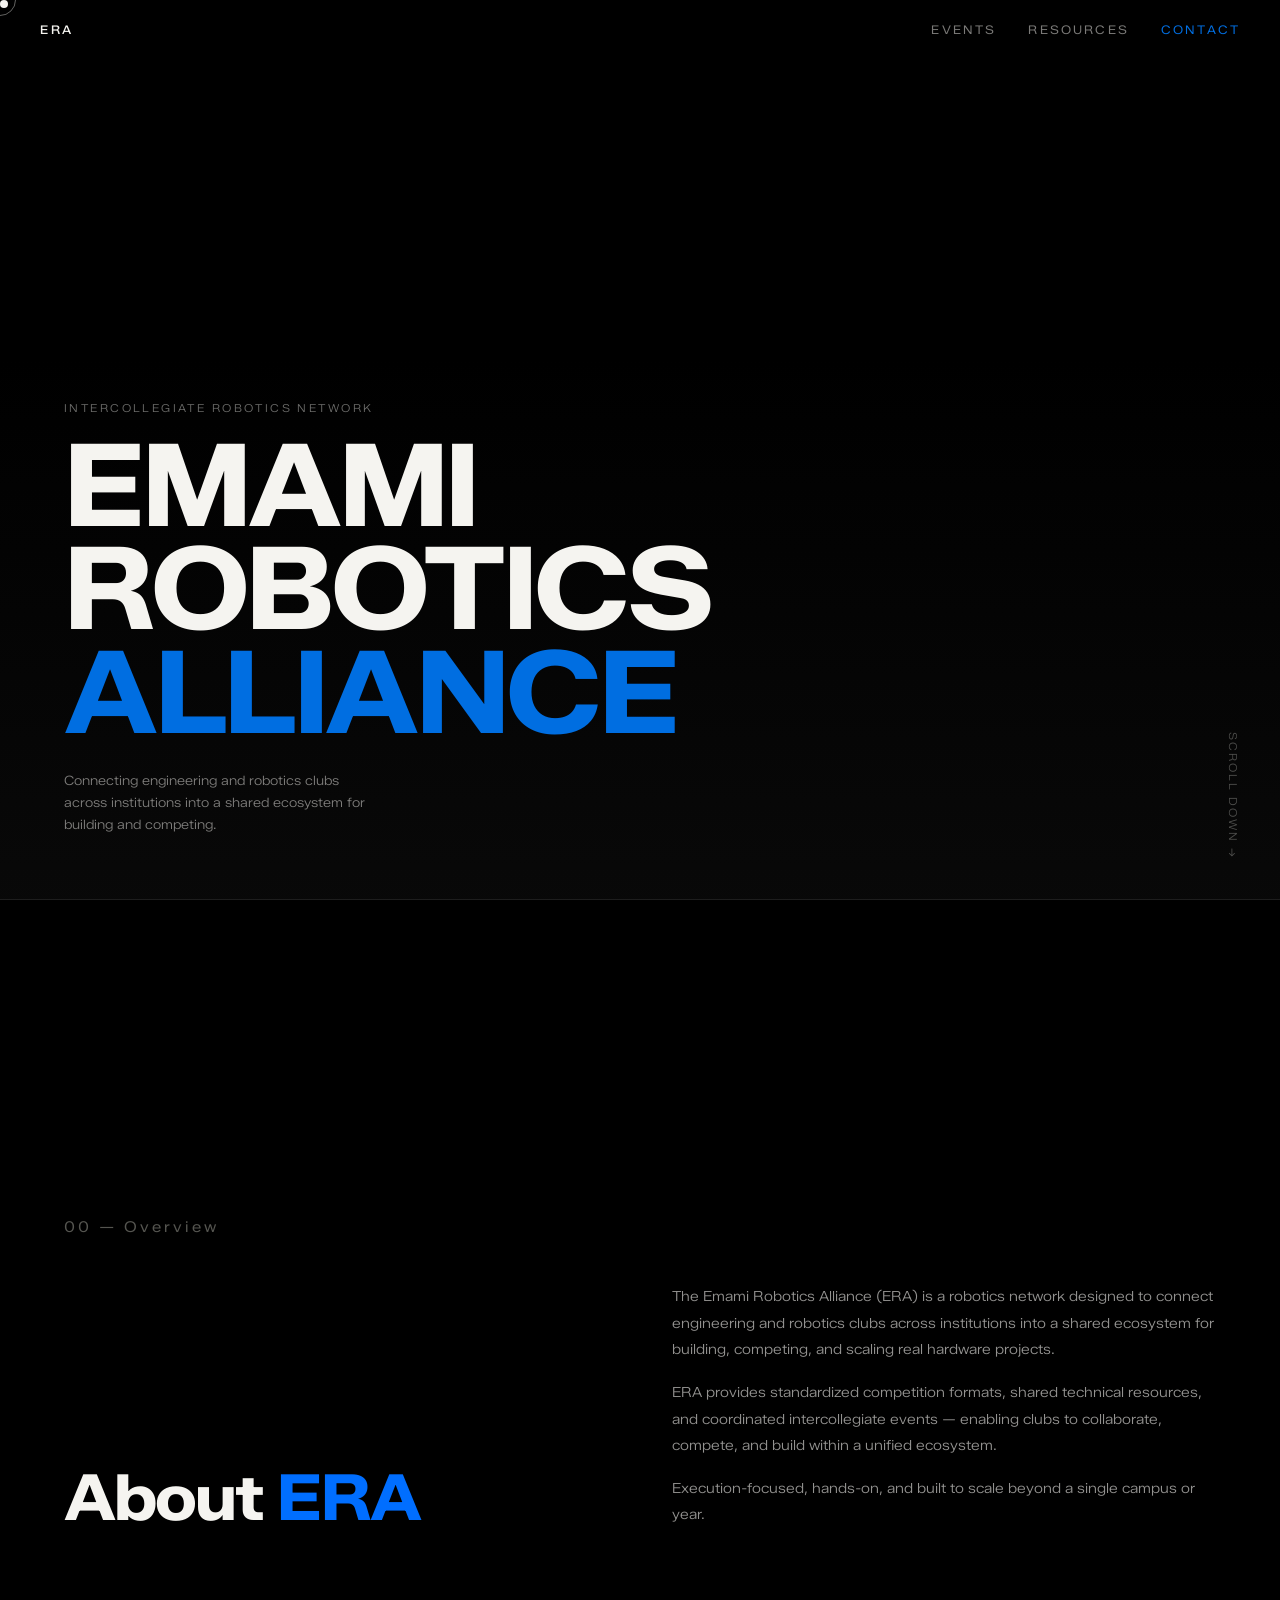
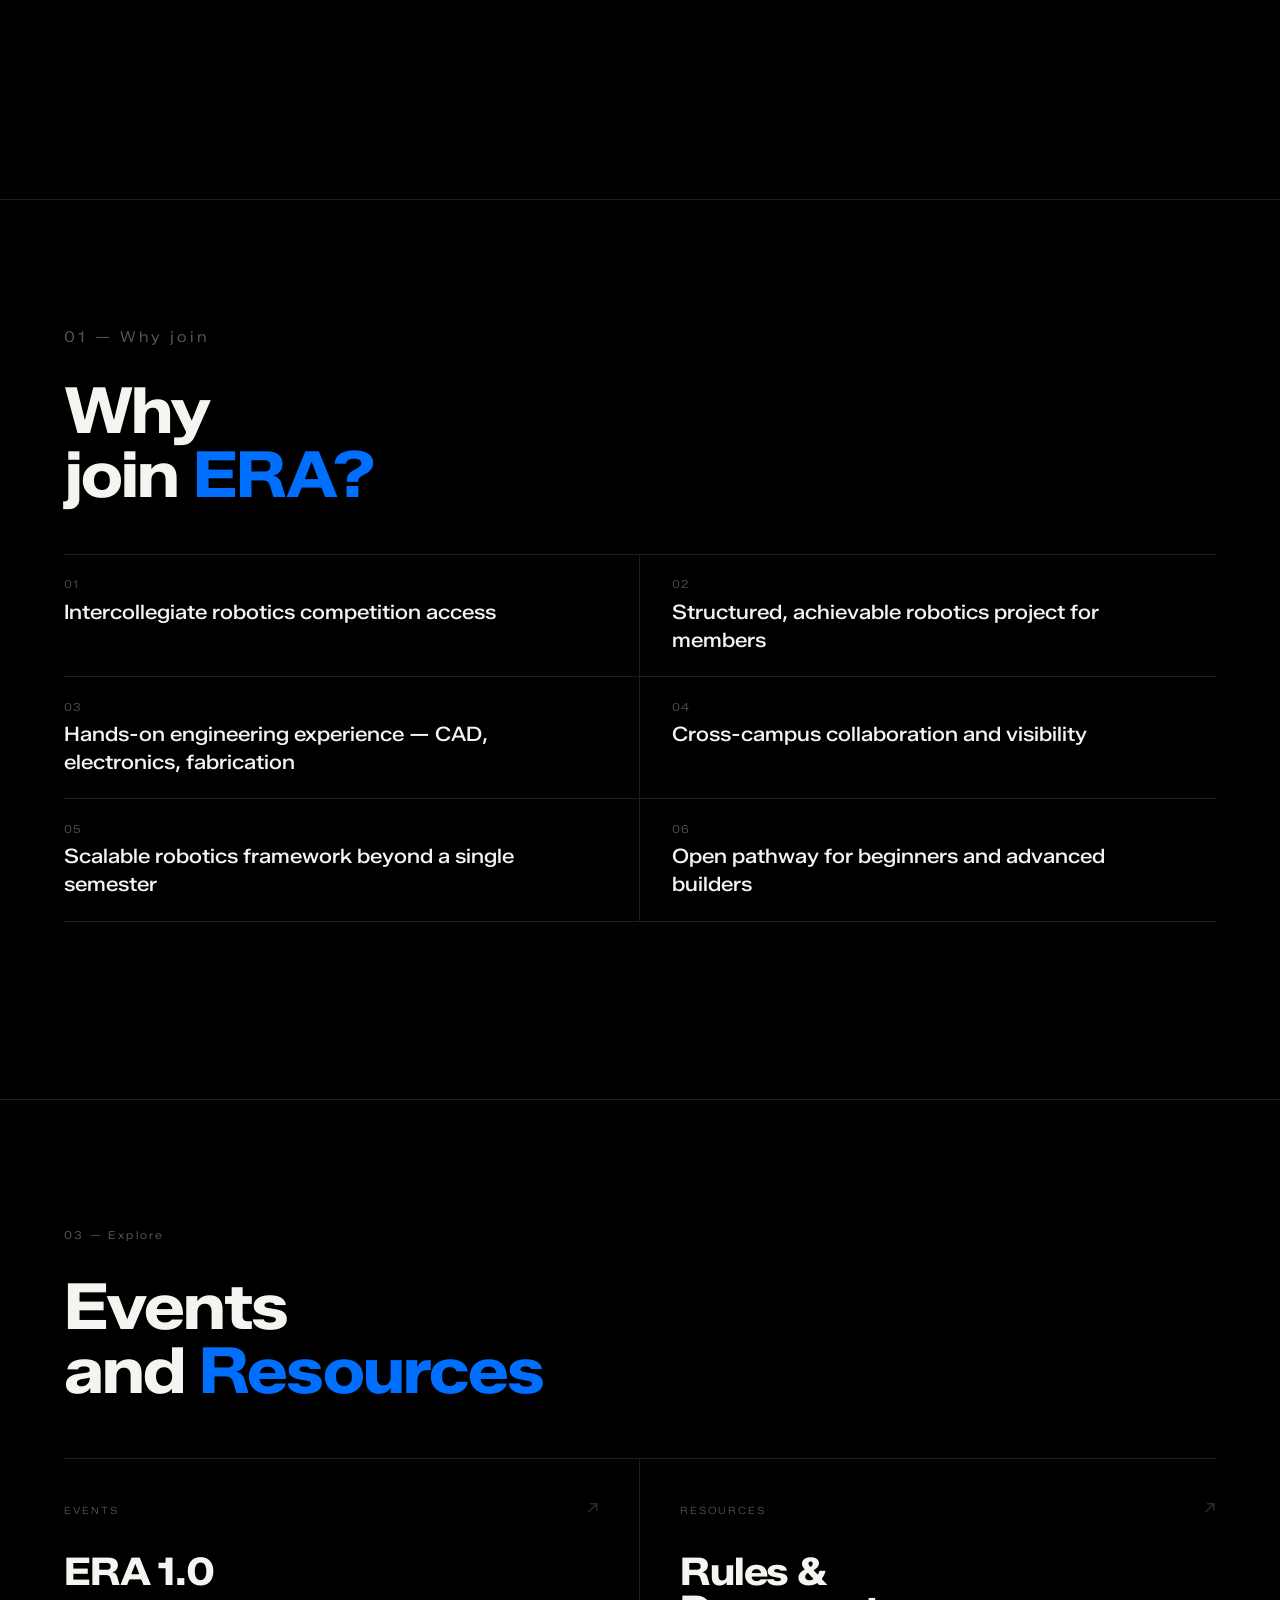
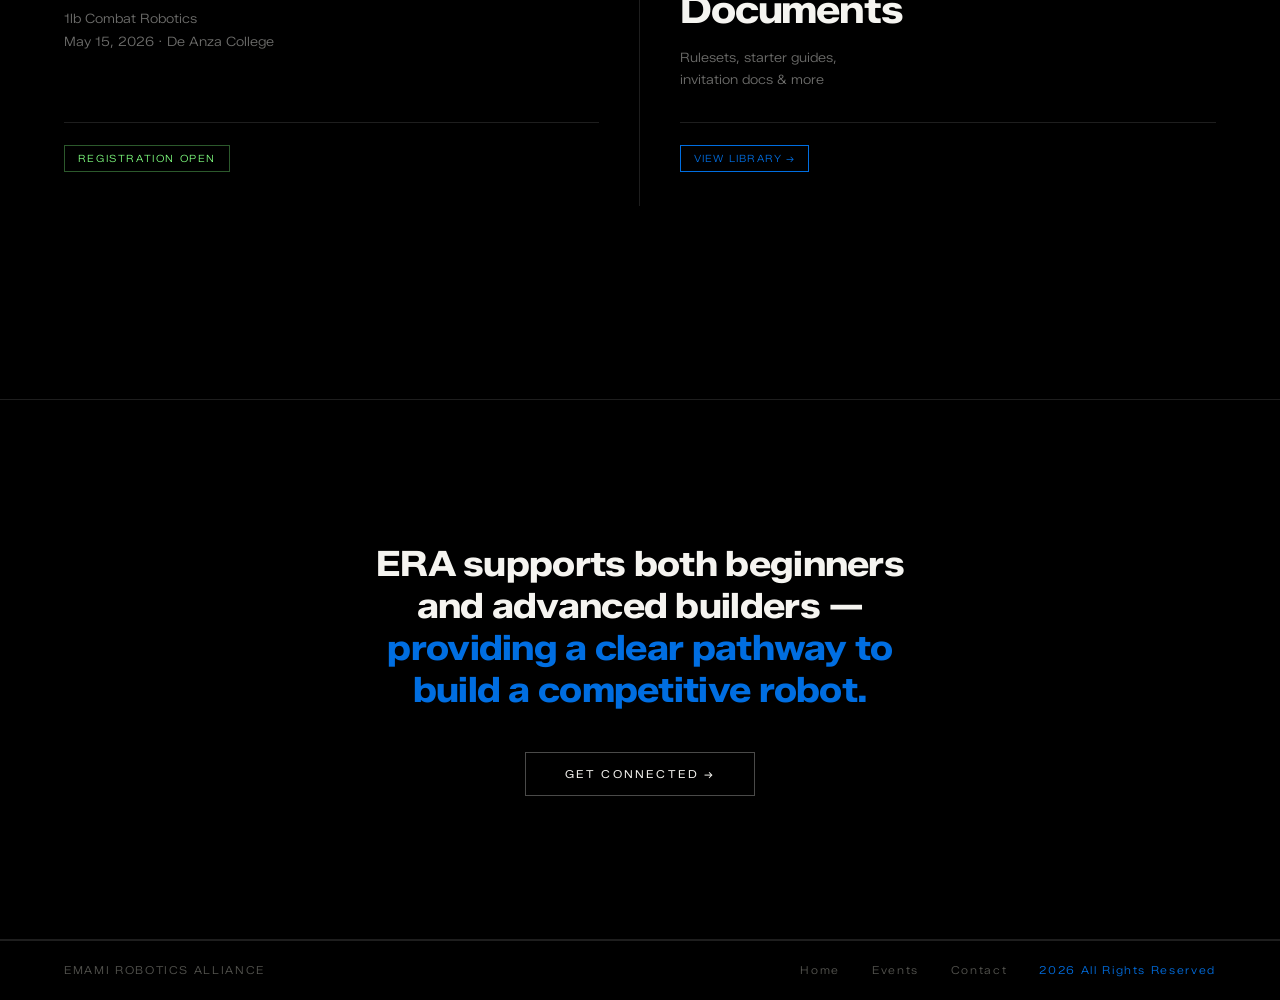
==== index.html @ 242a63df "3.3.1 little changes made" ====
<!DOCTYPE html>
<html lang="en">
<head>
    <meta charset="UTF-8">
    <meta name="viewport" content="width=device-width, initial-scale=1.0">
    <meta name="viewport" content="width=device-width, initial-scale=1.0">
    <title>ERA robotics</title>
    <link rel="icon" type="image/png" href="./logo/f.png">
    <link rel="preconnect" href="https://fonts.googleapis.com">
<link rel="preconnect" href="https://fonts.gstatic.com" crossorigin>
<link href="https://fonts.googleapis.com/css2?family=Zalando+Sans+SemiExpanded:ital,wght@0,200..900;1,200..900&display=swap" rel="stylesheet">
<link rel="preconnect" href="https://fonts.googleapis.com">
<link rel="preconnect" href="https://fonts.gstatic.com" crossorigin>
<link href="https://fonts.googleapis.com/css2?family=Playfair+Display:ital,wght@0,400..900;1,400..900&display=swap" rel="stylesheet">
</head>
<body>
    <div class="cursor" id="cursor"></div>
    <div class="cursor-ring" id="cursor-ring"></div>

    <nav>
    <a href="#hero" class="logo">ERA</a>
    <div style="display:flex;gap:2rem;align-items:center;">
        <a href="./events.html" class="nav-link">EVENTS</a>
<a href="./resources.html" class="nav-link">RESOURCES</a>
        
        <a href="./contact.html" class="nav-link1">CONTACT</a>
    </div>
    </nav>

    <!-- HERO -->
    <section id="hero">
    <div class="video-wrap">
        <video autoplay muted loop playsinline src="./video/mainpagevideo.mp4"></video>
    </div>
    <p class="hero-tag">Intercollegiate Robotics Network</p>
    <h1>EMAMI<br>ROBOTICS<br><span class="dim">ALLIANCE</span></h1>
    <p class="hero-sub">Connecting engineering and robotics clubs across institutions into a shared ecosystem for building and competing.</p>
    <span class="scroll-hint">SCROLL DOWN →</span>
    </section>

    <!-- STATS 
    <div class="stats-bar">
    <div class="stat reveal">
        <div class="stat-num">01</div>
        <div class="stat-label">Network</div>
    </div>
    <div class="stat reveal" style="transition-delay:0.1s">
        <div class="stat-num">∞</div>
        <div class="stat-label">Campuses</div>
    </div>
    <div class="stat reveal" style="transition-delay:0.2s">
        <div class="stat-num">Now</div>
        <div class="stat-label">Recruiting</div>
    </div>
    </div>
    -->
    <!-- OVERVIEW -->
    <section id="overview">
    <p class="section-index reveal">00 — Overview</p>
    <div class="overview-grid">
        <h2 class="reveal">About <span style="color: rgb(0, 110, 255);">ERA</span></h2>
        <div class="overview-body reveal" style="transition-delay:0.15s">
        <p>The Emami Robotics Alliance (ERA) is a robotics network designed to connect engineering and robotics clubs across institutions into a shared ecosystem for building, competing, and scaling real hardware projects. </p>
        <p>ERA provides standardized competition formats, shared technical resources, and coordinated intercollegiate events — enabling clubs to collaborate, compete, and build within a unified ecosystem.</p>
        <p>Execution-focused, hands-on, and built to scale beyond a single campus or year.</p>
        </div>
    </div>
    </section>

    <!-- WHY JOIN -->
    <section id="why">
    <!--
    <div class="bg-img">
        <img src="./image/image.png" alt="">
    </div>-->
    <p class="section-index" >01 — Why join</p>
    <h2 class="reveal">Why<br>join <span style="color: rgb(0, 110, 255);">ERA?</span> </h2>
    <div class="reasons">
        <div class="reason reveal">
        <div class="reason-num">01</div>
        <div class="reason-text">Intercollegiate robotics competition access</div>
        </div>
        <div class="reason reveal" style="transition-delay:0.05s">
        <div class="reason-num">02</div>
        <div class="reason-text">Structured, achievable robotics project for members</div>
        </div>
        <div class="reason reveal" style="transition-delay:0.1s">
        <div class="reason-num">03</div>
        <div class="reason-text">Hands-on engineering experience — CAD, electronics, fabrication</div>
        </div>
        <div class="reason reveal" style="transition-delay:0.15s">
        <div class="reason-num">04</div>
        <div class="reason-text">Cross-campus collaboration and visibility</div>
        </div>
        <div class="reason reveal" style="transition-delay:0.2s">
        <div class="reason-num">05</div>
        <div class="reason-text">Scalable robotics framework beyond a single semester</div>
        </div>
        <div class="reason reveal" style="transition-delay:0.25s">
        <div class="reason-num">06</div>
        <div class="reason-text">Open pathway for beginners and advanced builders</div>
        </div>
    </div>
    </section>


    <!-- EXPLORE -->
<section id="explore">
  <p class="section-index reveal">03 — Explore</p>
  <h2 class="reveal">Events<br>and <span style="color: rgb(0, 110, 255);">Resources</span></h2>
  <div class="explore-grid">

    <a href="./events.html" class="explore-card reveal">
      <div class="explore-card-top">
        <span class="explore-tag">Events</span>
        <span class="explore-arrow">↗</span>
      </div>
      <div class="explore-card-body">
        <div class="explore-card-title">ERA 1.0</div>
        <div class="explore-card-sub">1lb Combat Robotics<br>May 15, 2026 · De Anza College</div>
      </div>
      <div class="explore-card-footer">
        <span class="explore-status open">Registration Open</span>
      </div>
    </a>

    <a href="./resources.html" class="explore-card reveal" style="transition-delay:0.1s">
      <div class="explore-card-top">
        <span class="explore-tag">Resources</span>
        <span class="explore-arrow">↗</span>
      </div>
      <div class="explore-card-body">
        <div class="explore-card-title">Rules &<br>Documents</div>
        <div class="explore-card-sub">Rulesets, starter guides,<br>invitation docs & more</div>
      </div>
      <div class="explore-card-footer">
        <span class="explore-status docs">View Library →</span>
      </div>
    </a>

  </div>
</section>
    <!-- TIMELINE 
    <section id="timeline">
    <p class="section-index reveal">02 — Seasons & Competitions</p>
    <h2 class="reveal">Upcoming<br>Seasons</h2>
    <div class="tl-track">

        <div class="tl-col reveal">
        <div class="tl-num">01</div>
        <div class="tl-line-row">
            <div class="tl-dot"></div>
            <div class="tl-dash"></div>
        </div>
        <div class="tl-date">Spring 2026</div>
        <div class="tl-name">Season 01 — Kickoff</div>
        <div class="tl-desc">First intercollegiate build season. Teams across campuses receive the challenge brief and begin construction. Location TBD.</div>
        <span class="tl-badge open">Open</span>
        </div>

        <div class="tl-col reveal" style="transition-delay:0.1s">
        <div class="tl-num">02</div>
        <div class="tl-line-row">
            <div class="tl-dot"></div>
            <div class="tl-dash"></div>
        </div>
        <div class="tl-date">Summer 2026</div>
        <div class="tl-name">Regional Qualifier</div>
        <div class="tl-desc">Cross-campus qualifier event. Participating clubs present and compete their robots. Top teams advance to the championship.</div>
        <span class="tl-badge upcoming">Upcoming</span>
        </div>

        <div class="tl-col reveal" style="transition-delay:0.2s">
        <div class="tl-num">03</div>
        <div class="tl-line-row">
            <div class="tl-dot"></div>
            <div class="tl-dash"></div>
        </div>
        <div class="tl-date">Fall 2026</div>
        <div class="tl-name">ERA Championship</div>
        <div class="tl-desc">Season finale and intercollegiate finals. The top teams from all qualifying events compete for the inaugural ERA title.</div>
        <span class="tl-badge upcoming">Upcoming</span>
        </div>

        <div class="tl-col reveal" style="transition-delay:0.3s">
        <div class="tl-num">04</div>
        <div class="tl-line-row">
            <div class="tl-dot"></div>
        </div>
        <div class="tl-date">2027</div>
        <div class="tl-name">Season 02</div>
        <div class="tl-desc">Expanded network, more campuses. New challenge format announced. Applications open to additional institutions.</div>
        <span class="tl-badge tbd">TBD</span>
        </div>

    </div>
    </section>
-->
    

    <!-- CTA -->
    <section id="cta">
    <div class="cta-inner">
        <p class="reveal">ERA supports both beginners and advanced builders — <span class="dim">providing a clear pathway to build a competitive robot.</span></p>
        <a href="./contact.html" class="btn reveal" style="transition-delay:0.2s">Get Connected →</a>
    </div>
    </section>

    <footer>
    <span>EMAMI ROBOTICS ALLIANCE</span>
    <div class="footer-links">
      <a href="./index.html" class="footer-link">Home</a>
      <a href="./events.html" class="footer-link">Events</a>
      <a href="./contact.html" class="footer-link">Contact</a>
      <span style="font-size:11px;letter-spacing:0.15em;color:rgb(0,110,225);">2026 All Rights Reserved</span>
    </div>
  </footer>

    <script src="./main.js"></script>
    


    <link rel="stylesheet" href="./ind.css">
</body>
</html>
---- ind.css ----
*, *::before, *::after {
  margin: 0;
  padding: 0;
  box-sizing: border-box;
}
/* font-family: "Playfair Display", serif;*/
:root {
  --white: #f5f4f0;
  --black: #000000;
  --muted: #555550;
  --faint: #222220;
  --border: rgba(245, 244, 240, 0.12);
  --border-mid: rgba(245, 244, 240, 0.2);
  --blue: rgb(0,110,225);
}
.section-index{
  
  font-weight: 400;
  font-size: 15px;
  color: var(--muted);
}

html {
  scroll-snap-type: y mandatory;
  overflow-y: scroll;
  scrollbar-width: none;
}
html::-webkit-scrollbar { display: none; }

body {
  background-color: var(--black);
  color: var(--white);
  font-family: "Zalando Sans SemiExpanded", sans-serif;
  font-weight: 300;
  cursor: none;
}

/* CURSOR */
.cursor {
  width: 8px;
  height: 8px;
  background: var(--white);
  border-radius: 50%;
  position: fixed;
  top: 0; left: 0;
  pointer-events: none;
  z-index: 9999;
  transition: transform 0.15s ease;
}
.cursor-ring {
  width: 32px;
  height: 32px;
  border: 1px solid rgba(245,244,240,0.4);
  border-radius: 50%;
  position: fixed;
  top: 0; left: 0;
  pointer-events: none;
  z-index: 9998;
  transition: transform 0.08s ease, width 0.2s ease, height 0.2s ease;
}

/* NAV */
nav {
  position: fixed;
  top: 0; left: 0; right: 0;
  z-index: 100;
  display: flex;
  justify-content: space-between;
  align-items: center;
  padding: 1.4rem 2.5rem;
  /*border-bottom: 1px solid var(--border);
  background: rgba(10,10,10,0.85);*/
  /*backdrop-filter: blur(12px);
  -webkit-backdrop-filter: blur(12px);*/
}
nav .logo {
  font-size: 12px;
  font-weight: 500;
  letter-spacing: 0.22em;
  color: var(--white);
  text-decoration: none;
}
nav .nav-link {
  font-size: 12px;
  font-weight: 400;
  letter-spacing: 0.18em;
  color: rgba(245,244,240,0.5);
  text-decoration: none;
  transition: color 0.2s ease;
}
nav .nav-link1 {
  font-size: 12px;
  font-weight: 400;
  letter-spacing: 0.18em;
  color: var(--blue);
  text-decoration: none;
  transition: color 0.2s ease;
}
nav .nav-link:hover { color: var(--white); }

/* SECTIONS */
section {
  scroll-snap-align: start;
  min-height: 100vh;
  display: flex;
  flex-direction: column;
  justify-content: flex-end;
  padding: 6rem 4rem 3rem;
  border-bottom: 1px solid var(--border);
  position: relative;
  overflow: hidden;
}

/* HERO */
#hero {
  justify-content: flex-end;
  padding-bottom: 4rem;
}
#hero .video-wrap {
  position: absolute;
  inset: 0;
  z-index: 0;
}
#hero .video-wrap video {
  width: 100%;
  height: 100%;
  object-fit: cover;
  display: block;
  pointer-events: none;
  filter: brightness(0.45);
}
#hero .video-wrap::after {
  content: '';
  position: absolute;
  inset: 0;
  background: linear-gradient(to top, rgba(10,10,10,0.85) 0%, transparent 60%);
}
#hero .hero-tag {
  position: relative;
  z-index: 2;
  font-size: 11px;
  letter-spacing: 0.22em;
  color: rgba(245,244,240,0.45);
  margin-bottom: 1.2rem;
  text-transform: uppercase;
  animation: fadeUp 1s ease both 0.2s;
}
#hero h1 {
  position: relative;
  z-index: 2;
  font-size: clamp(4rem, 9vw, 9rem);
  font-weight: 700;
  line-height: 0.9;
  letter-spacing: -0.03em;
  animation: fadeUp 1s ease both 0.4s;
}
#hero h1 .dim { color: var(--blue)}
#hero .hero-sub {
  position: relative;
  z-index: 2;
  font-size: 13px;
  font-weight: 300;
  color: rgba(245,244,240,0.5);
  max-width: 320px;
  line-height: 1.7;
  margin-top: 1.5rem;
  animation: fadeUp 1s ease both 0.6s;
}
#hero .scroll-hint {
  position: absolute;
  bottom: 2.5rem;
  right: 2.5rem;
  z-index: 2;
  font-size: 11px;
  letter-spacing: 0.18em;
  color: rgba(245,244,240,0.3);
  writing-mode: vertical-rl;
  animation: fadeUp 1s ease both 1s;
}

/* STATS BAR */
.stats-bar {
  scroll-snap-align: start;
  display: grid;
  grid-template-columns: repeat(3, 1fr);
  border-bottom: 1px solid var(--border);
}
.stat {
  padding: 2.5rem;
  border-right: 1px solid var(--border);
}
.stat:last-child { border-right: none; }
.stat-num {
  font-size: clamp(2.5rem, 5vw, 4rem);
  font-weight: 700;
  letter-spacing: -0.04em;
  line-height: 1;
  margin-bottom: 0.5rem;
}
.stat-label {
  font-size: 11px;
  letter-spacing: 0.18em;
  color: var(--muted);
  text-transform: uppercase;
}

/* OVERVIEW */
#overview { justify-content: center; }
#overview .section-index {
  
  letter-spacing: 0.2em;
  
  margin-bottom: 3rem;
}
#overview .overview-grid {
  display: grid;
  grid-template-columns: 1fr 1fr;
  gap: 4rem;
  align-items: end;
}
#overview h2 {
  font-size: clamp(2.5rem, 5vw, 4.5rem);
  font-weight: 700;
  line-height: 1;
  letter-spacing: -0.03em;
}
#overview .overview-body {
  font-size: 14px;
  font-weight: 300;
  color: rgba(245,244,240,0.6);
  line-height: 1.9;
}
#overview .overview-body p + p { margin-top: 1rem; }

/* WHY JOIN */
#why {
  justify-content: flex-start;
  padding-top: 8rem;
}
#why .bg-img {
  position: absolute;
  inset: 0;
  z-index: 0;
}
#why .bg-img img {
  width: 100%;
  height: 100%;
  object-fit: cover;
  filter: brightness(0.2);
  display: block;
}
#why .bg-img::after {
  content: '';
  position: absolute;
  inset: 0;
  background: linear-gradient(to bottom, rgba(10, 10, 10, 0) 0%, rgba(10,10,10,0.1) 100%);
}
#why .section-index {
  position: relative;
  z-index: 2;
  
  letter-spacing: 0.2em;
  
  margin-bottom: 2rem;
}
#why h2 {
  position: relative;
  z-index: 2;
  font-size: clamp(2.5rem, 5vw, 4.5rem);
  font-weight: 700;
  line-height: 1;
  letter-spacing: -0.03em;
  margin-bottom: 3rem;
}
.reasons {
  position: relative;
  z-index: 2;
  display: grid;
  grid-template-columns: 1fr 1fr;
  border-top: 1px solid var(--border);
}
.reason {
  padding: 1.4rem 0;
  border-bottom: 1px solid var(--border);
  border-right: 1px solid var(--border);
  padding-right: 2rem;
}
.reason:nth-child(even) {
  padding-left: 2rem;
  border-right: none;
}
.reason-num {
  font-size: 11px;
  color: var(--muted);
  letter-spacing: 0.12em;
  margin-bottom: 0.4rem;
}
.reason-text {
  font-size: 20px;
  font-weight: 500;
  line-height: 1.4;
}

/* TIMELINE */
/* TIMELINE */
#timeline {
  justify-content: flex-start;
  padding-top: 8rem;
}
#timeline .section-index {
  font-size: 11px;
  letter-spacing: 0.2em;
  color: var(--muted);
  margin-bottom: 2rem;
}
#timeline h2 {
  font-size: clamp(2.5rem, 5vw, 4.5rem);
  font-weight: 700;
  line-height: 1;
  letter-spacing: -0.03em;
  margin-bottom: 4rem;
}
.tl-track {
  display: grid;
  grid-template-columns: repeat(4, 1fr);
  width: 100%;
}
.tl-col {
  padding-right: 2.5rem;
}
.tl-col:last-child { padding-right: 0; }
.tl-num {
  font-size: 11px;
  letter-spacing: 0.2em;
  color: var(--muted);
  margin-bottom: 0.9rem;
  font-family: 'Courier New', monospace;
}
.tl-line-row {
  display: flex;
  align-items: center;
  margin-bottom: 1.8rem;
}
.tl-dot {
  width: 6px;
  height: 6px;
  border-radius: 50%;
  background: var(--white);
  flex-shrink: 0;
}
.tl-dash {
  flex: 1;
  border-top: 1px dashed rgba(245,244,240,0.2);
}
.tl-col:last-child .tl-dash { display: none; }
.tl-date {
  font-size: 11px;
  letter-spacing: 0.16em;
  color: var(--muted);
  text-transform: uppercase;
  margin-bottom: 0.5rem;
}
.tl-name {
  font-size: 15px;
  font-weight: 500;
  letter-spacing: -0.01em;
  line-height: 1.2;
  margin-bottom: 0.7rem;
}
.tl-desc {
  font-size: 12px;
  font-weight: 300;
  color: rgba(245,244,240,0.5);
  line-height: 1.7;
}
.tl-badge {
  display: inline-block;
  margin-top: 1rem;
  font-size: 10px;
  letter-spacing: 0.14em;
  text-transform: uppercase;
  padding: 0.3rem 0.7rem;
  border: 1px solid rgba(127,255,127,0.4);
  color: #7fff7f;
}
.tl-badge.upcoming {
  border-color: rgba(245,244,240,0.2);
  color: rgba(245,244,240,0.4);
}
.tl-badge.tbd {
  border-color: rgba(85,85,80,0.5);
  color: var(--muted);
}
/* CONTACT 


.contact-grid {
  display: block;
  grid-template-columns: 1fr 1fr;
  border-top: 1px solid var(--border);
  width: 50%;
}*/
#contact .section-index {
  
  letter-spacing: 0.2em;
 
  margin-bottom: 2rem;
}

.contact-item {
  padding: 2rem 0;
  
  padding-right: 3rem;
}
#contact {
  justify-content: center;
  align-items: flex-start;
}
#contact h2 {
  font-size: clamp(2.5rem, 6vw, 4.5rem);
  font-weight: 700;
  line-height: 1;
  letter-spacing: -0.03em;
  margin-bottom: 3.5rem;
}
.contact-item:nth-last-child(-n+1) { border-bottom: none; }
.contact-platform {
  font-size: 11px;
  letter-spacing: 0.18em;
  color: var(--muted);
  text-transform: uppercase;
  margin-bottom: 0.6rem;
}
.contact-value {
  font-size: 16px;
  font-weight: 500;
  letter-spacing: -0.01em;
  color: var(--white);
  text-decoration: none;
  transition: color 0.2s ease;
}
.contact-value:hover { color: rgba(245,244,240,0.5); }

/* CTA */
#cta {
  min-height: 60vh;
  justify-content: center;
  align-items: center;
  text-align: center;
  padding: 6rem 2.5rem;
}
#cta .cta-inner { max-width: 600px; margin: 0 auto; }
#cta p {
  font-size: clamp(1.4rem, 3vw, 2.2rem);
  font-weight: 700;
  letter-spacing: -0.02em;
  line-height: 1.2;
  margin-bottom: 2.5rem;
}
#cta p .dim { color:var(--blue) }

.btn {
  display: inline-block;
  font-family:"Zalando Sans SemiExpanded", sans-serif;
  font-size: 11px;
  font-weight: 400;
  letter-spacing: 0.2em;
  text-transform: uppercase;
  color: var(--white);
  text-decoration: none;
  padding: 0.9rem 2.4rem;
  border: 1px solid rgba(245,244,240,0.3);
  transition: background 0.2s ease, border-color 0.2s ease;
  cursor: none;
}
.btn:hover {
  background: rgba(245,244,240,0.06);
  border-color: rgba(245,244,240,0.6);
  transition-duration: 0.7s;
}

/* FOOTER */
/* FOOTER — was width: 20%, broken on mobile */
footer {
      padding: 1.4rem 4rem;
      display: flex; justify-content: space-between; align-items: center;
      border-top: 1px solid var(--border);
    }
    footer span { font-size: 11px; letter-spacing: 0.15em; color: var(--muted); }
    .footer-links { display: flex; gap: 2rem; }
    .footer-link { font-size: 11px; letter-spacing: 0.15em; color: var(--muted); text-decoration: none; transition: color 0.2s; }
    .footer-link:hover { color: var(--white); }


/* ANIMATIONS */
@keyframes fadeUp {
  from { opacity: 0; transform: translateY(24px); }
  to   { opacity: 1; transform: translateY(0); }
}
.reveal {
  opacity: 0;
  transform: translateY(20px);
  transition: opacity 0.7s ease, transform 0.7s ease;
}
.reveal.visible {
  opacity: 1;
  transform: translateY(0);
}

#contact .contact-layout {
  display: grid;
  grid-template-columns: 1fr 1fr;
  align-items: center;
  gap: 2rem;
  width: 100%;
}

#contact .contact-grid {
  display: flex;
  flex-direction: column;
  border-top: 1px solid var(--border);
}


#contact {
  justify-content: flex-start;
  align-items: stretch;
}

#contact .contact-layout {
  display: grid;
  grid-template-columns: 1fr 1fr;
  align-items: stretch;
  gap: 2rem;
  width: 100%;
  flex: 1;
  min-height: 500px;
}

#contact .contact-spline {
  height: 100%;
  min-height: 500px;
  position: relative;
  overflow: hidden;
}

#contact .contact-spline spline-viewer {
  position: absolute;
  top: 40%;
  left: 50%;
  transform: translate(-50%, -50%);
  width: 100%;
  height: 100%;
}

#contact .contact-spline .logo {
  height: 100%;
  width: 100%;
  position: absolute;
}


.era-form {
  margin-top: 2.5rem;
  display: flex;
  flex-direction: column;
  gap: 1rem;
  width: 100%;
}

.form-row input,
.form-row textarea {
  width: 100%;
  background: transparent;
  border: none;
  border-bottom: 1px solid var(--border-mid);
  color: var(--white);
  font-family: "Zalando Sans SemiExpanded", sans-serif;
  font-size: 13px;
  font-weight: 300;
  letter-spacing: 0.1em;
  padding: 0.8rem 0;
  outline: none;
  transition: border-color 0.2s ease;
  resize: none;
}

.form-row input::placeholder,
.form-row textarea::placeholder {
  color: var(--muted);
  letter-spacing: 0.18em;
  font-size: 11px;
}

.form-row input:focus,
.form-row textarea:focus {
  border-bottom-color: var(--white);
}

#form-status {
  font-size: 12px;
  letter-spacing: 0.1em;
  margin-top: 0.5rem;
}

/* EXPLORE */
#explore {
  justify-content: flex-start;
  padding-top: 8rem;
}
#explore .section-index {
  font-size: 11px;
  letter-spacing: 0.2em;
  color: var(--muted);
  margin-bottom: 2rem;
}
#explore h2 {
  font-size: clamp(2.5rem, 5vw, 4.5rem);
  font-weight: 700;
  line-height: 1;
  letter-spacing: -0.03em;
  margin-bottom: 3.5rem;
}
.explore-grid {
  display: grid;
  grid-template-columns: 1fr 1fr;
  gap: 0;
  border-top: 1px solid var(--border);
  width: 100%;
}
.explore-card {
  padding: 2.5rem 2.5rem 2.5rem 0;
  border-right: 1px solid var(--border);
  display: flex;
  flex-direction: column;
  gap: 2rem;
  text-decoration: none;
  color: var(--white);
  transition: background 0.25s ease;
  cursor: none;
}
.explore-card:last-child {
  border-right: none;
  padding-left: 2.5rem;
  padding-right: 0;
}
.explore-card:hover {
  background: rgba(245,244,240,0.02);
}
.explore-card-top {
  display: flex;
  justify-content: space-between;
  align-items: center;
}
.explore-tag {
  font-size: 10px;
  letter-spacing: 0.2em;
  text-transform: uppercase;
  color: var(--muted);
}
.explore-arrow {
  font-size: 18px;
  color: rgba(245,244,240,0.2);
  transition: color 0.2s ease, transform 0.2s ease;
  display: inline-block;
}
.explore-card:hover .explore-arrow {
  color: var(--white);
  transform: translate(3px, -3px);
}
.explore-card-body {
  flex: 1;
}
.explore-card-title {
  font-size: clamp(1.8rem, 3vw, 2.8rem);
  font-weight: 700;
  letter-spacing: -0.03em;
  line-height: 1;
  margin-bottom: 1rem;
}
.explore-card-sub {
  font-size: 13px;
  font-weight: 300;
  color: rgba(245,244,240,0.45);
  line-height: 1.7;
}
.explore-card-footer {
  padding-top: 1.5rem;
  border-top: 1px solid var(--border);
}
.explore-status {
  font-size: 10px;
  letter-spacing: 0.16em;
  text-transform: uppercase;
  padding: 0.35rem 0.8rem;
  border: 1px solid rgba(127,255,127,0.35);
  color: #7fff7f;
}
.explore-status.docs {
  border-color: var(--blue);
  color: var(--blue);
  letter-spacing: 0.12em;
}



/*responsive*/
/* ============================================
   RESPONSIVE — TABLET (max 900px)
   ============================================ */
@media (max-width: 900px) {

  /* NAV */
  nav {
    padding: 1.2rem 1.5rem;
  }
  nav .nav-link, nav .nav-link1, nav .nav-link-blue {
    font-size: 11px;
    letter-spacing: 0.12em;
  }

  /* SECTIONS */
  section {
    padding: 5rem 2rem 2.5rem;
  }

  /* HERO */
  #hero h1 {
    font-size: clamp(3rem, 10vw, 6rem);
  }

  /* OVERVIEW */
  #overview .overview-grid {
    grid-template-columns: 1fr;
    gap: 2rem;
  }

  /* WHY JOIN */
  #why { padding-top: 6rem; }
  .reasons {
    grid-template-columns: 1fr;
  }
  .reason {
    border-right: none;
    padding-right: 0;
  }
  .reason:nth-child(even) {
    padding-left: 0;
  }

  /* EXPLORE */
  #explore { padding-top: 6rem; }
  .explore-grid {
    grid-template-columns: 1fr;
  }
  .explore-card {
    border-right: none;
    padding: 2rem 0;
    border-bottom: 1px solid var(--border);
  }
  .explore-card:last-child {
    padding-left: 0;
    border-bottom: none;
  }

  /* TIMELINE */
  #timeline { padding-top: 6rem; }
  .tl-track {
    grid-template-columns: 1fr 1fr;
    row-gap: 3rem;
  }
  .tl-col { padding-right: 1.5rem; }
  .tl-col:nth-child(even) { padding-right: 0; padding-left: 1.5rem; }
  .tl-col:last-child .tl-dash { display: block; }
  .tl-col:nth-child(2) .tl-dash { display: none; }

  /* CONTACT */
  #contact .contact-spline {
  display: none;
}
#contact .contact-layout {
  grid-template-columns: 1fr;
}
#contact .contact-left {
  padding-right: 0;
}

  /* FOOTER */
  footer {
    width: 100%;
    flex-wrap: wrap;
    gap: 0.8rem;
    justify-content: center;
  }
  footer { padding: 1.4rem 2rem; }


  #contact .contact-layout {
  grid-template-columns: 1fr;
  min-height: unset;
}
#contact .contact-spline {
  justify-content: center;
  padding-right: 0;
  padding-top: 2rem;
}
.contact-img {
  max-width: 380px;
}
}

/* ============================================
   RESPONSIVE — MOBILE (max 600px)
   ============================================ */
@media (max-width: 600px) {

  /* HIDE CURSOR on touch */
  .cursor, .cursor-ring { display: none; }
  body { cursor: auto; }

  /* DISABLE SCROLL SNAP on mobile */
  html { scroll-snap-type: none; }

  /* NAV */
  nav {
    padding: 1rem 1.2rem;
    background: rgba(0,0,0,0.9);
    border-bottom: 1px solid var(--border);
  }
  nav .logo { font-size: 11px; }
  nav div { gap: 1.2rem !important; }
  nav .nav-link, nav .nav-link1, nav .nav-link-blue {
    font-size: 10px;
    letter-spacing: 0.1em;
  }

  /* SECTIONS */
  section {
    padding: 5rem 1.2rem 2rem;
    min-height: unset;
    scroll-snap-align: none;
  }

  /* HERO */
  #hero {
    min-height: 100vh;
    padding-bottom: 3rem;
  }
  #hero h1 {
    font-size: clamp(2.8rem, 13vw, 5rem);
  }
  #hero .hero-sub { max-width: 100%; }
  #hero .scroll-hint { display: none; }

  /* OVERVIEW */
  #overview .overview-grid {
    grid-template-columns: 1fr;
    gap: 1.5rem;
  }
  #overview { justify-content: flex-start; padding-top: 5rem; }

  /* WHY JOIN */
  #why { padding-top: 5rem; }
  .reasons { grid-template-columns: 1fr; }
  .reason { border-right: none; padding-right: 0; }
  .reason:nth-child(even) { padding-left: 0; }
  .reason-text { font-size: 15px; }

  /* EXPLORE */
  #explore { padding-top: 5rem; }
  .explore-grid { grid-template-columns: 1fr; }
  .explore-card {
    border-right: none;
    padding: 1.8rem 0;
    border-bottom: 1px solid var(--border);
  }
  .explore-card:last-child {
    padding-left: 0;
    border-bottom: none;
  }
  .explore-card-title { font-size: clamp(1.5rem, 6vw, 2rem); }

  /* TIMELINE */
  #timeline { padding-top: 5rem; }
  .tl-track { grid-template-columns: 1fr; gap: 2.5rem; }
  .tl-col { padding-right: 0; }
  .tl-col:nth-child(even) { padding-left: 0; }
  .tl-dash { display: none !important; }

  /* CONTACT */
  
#contact .contact-spline {
  display: none;
}
#contact .contact-layout {
  grid-template-columns: 1fr;
}
#contact .contact-left {
  padding-right: 0;
} 

#contact h2 { font-size: clamp(2rem, 9vw, 3rem); }

  /* CTA */
  #cta { padding: 4rem 1.2rem; }

  /* FOOTER */
  footer {
    width: 100%;
    display: flex;
    flex-direction: column;
    gap: 0.7rem;
    padding: 1.5rem 1.2rem;
  }
  .footerNav { padding-top: 0; }
  footer { padding: 1.2rem; flex-wrap: wrap; gap: 0.7rem; }
  .footer-links { flex-wrap: wrap; gap: 1rem; }
}


 

#contact .contact-spline {
  display: flex;
  align-items: center;
  justify-content: flex-end;
  height: 100%;
  padding-right: 2rem;
}

.contact-img {
  width: 100%;
  max-width: 520px;
  height: auto;
  object-fit: contain;
  display: block;
  pointer-events: none;
}
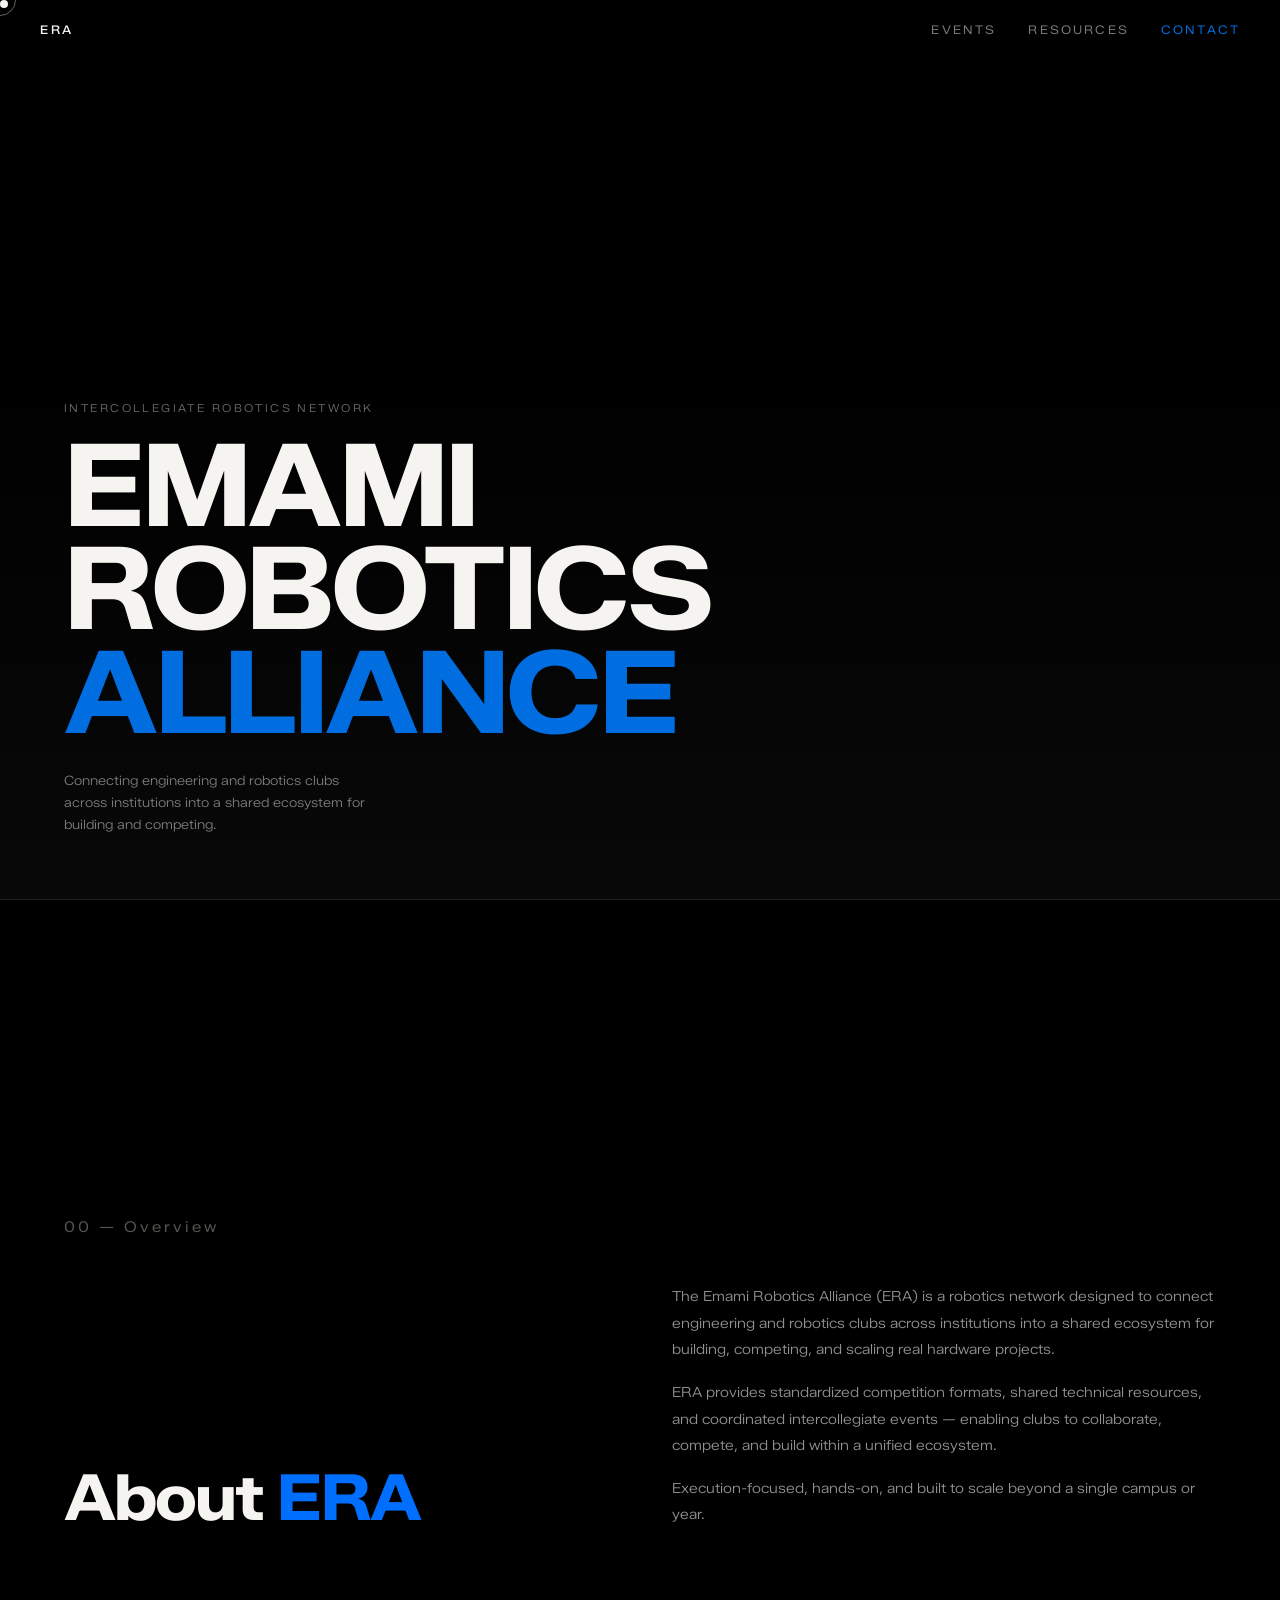
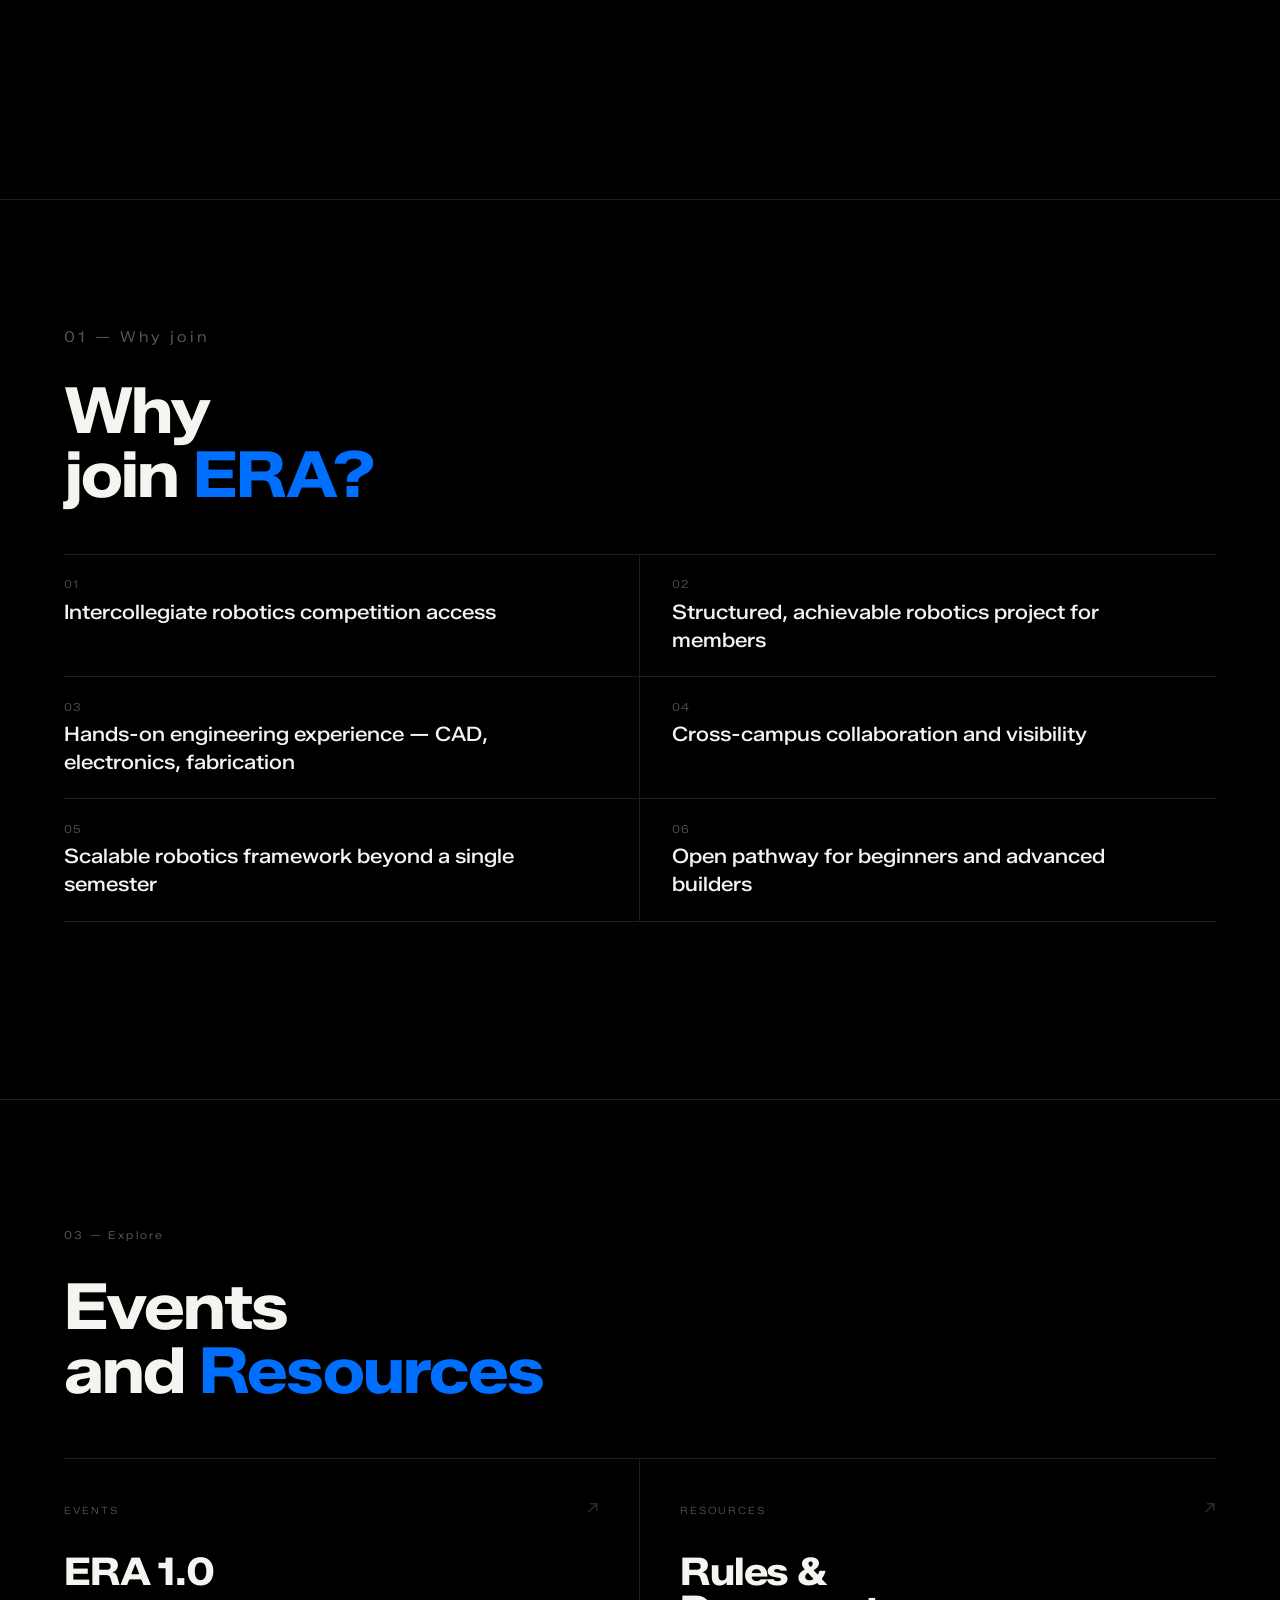
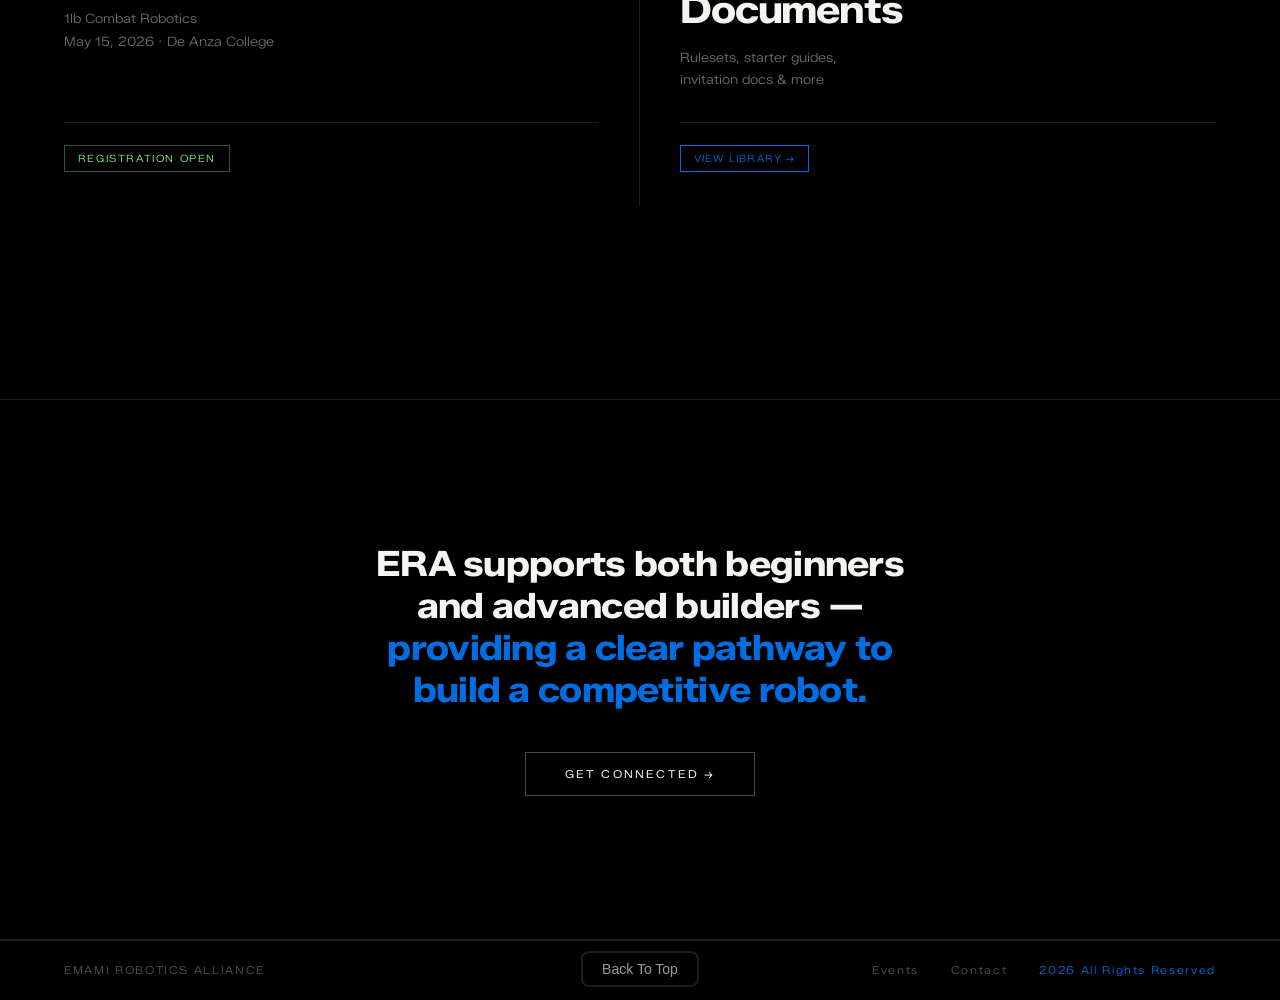
==== commit 6a2ca883: "Added "Back To Top" button, Added "Get Started Button," Made Discord link properly redirect to the s" ====
--- a/index.html
+++ b/index.html
@@ -35,7 +35,8 @@
     <p class="hero-tag">Intercollegiate Robotics Network</p>
     <h1>EMAMI<br>ROBOTICS<br><span class="dim">ALLIANCE</span></h1>
     <p class="hero-sub">Connecting engineering and robotics clubs across institutions into a shared ecosystem for building and competing.</p>
-    <span class="scroll-hint">SCROLL DOWN →</span>
+    <a href="" class="text-box reveal">Get Started<span class="arrow">&nbsp↓</span></a>
+    <span class="scroll-hint"></span>
     </section>
 
     <!-- STATS 
@@ -196,7 +197,6 @@
     </div>
     </section>
 -->
-    
 
     <!-- CTA -->
     <section id="cta">
@@ -208,8 +208,8 @@
 
     <footer>
     <span>EMAMI ROBOTICS ALLIANCE</span>
+         <button id="backToTop">Back To Top</button>
     <div class="footer-links">
-      <a href="./index.html" class="footer-link">Home</a>
       <a href="./events.html" class="footer-link">Events</a>
       <a href="./contact.html" class="footer-link">Contact</a>
       <span style="font-size:11px;letter-spacing:0.15em;color:rgb(0,110,225);">2026 All Rights Reserved</span>
@@ -221,5 +221,6 @@
 
 
     <link rel="stylesheet" href="./ind.css">
+
 </body>
 </html>
--- a/ind.css
+++ b/ind.css
@@ -169,9 +169,9 @@
 #hero .scroll-hint {
   position: absolute;
   bottom: 2.5rem;
-  right: 2.5rem;
+  right: 0rem;
   z-index: 2;
-  font-size: 11px;
+  font-size: 80px;
   letter-spacing: 0.18em;
   color: rgba(245,244,240,0.3);
   writing-mode: vertical-rl;
@@ -483,7 +483,7 @@
 /* FOOTER — was width: 20%, broken on mobile */
 footer {
       padding: 1.4rem 4rem;
-      display: flex; justify-content: space-between; align-items: center;
+      display: flex; justify-content: space-between; align-items: right;
       border-top: 1px solid var(--border);
     }
     footer span { font-size: 11px; letter-spacing: 0.15em; color: var(--muted); }
@@ -491,7 +491,6 @@
     .footer-link { font-size: 11px; letter-spacing: 0.15em; color: var(--muted); text-decoration: none; transition: color 0.2s; }
     .footer-link:hover { color: var(--white); }
 
-
 /* ANIMATIONS */
 @keyframes fadeUp {
   from { opacity: 0; transform: translateY(24px); }
@@ -502,6 +501,7 @@
   transform: translateY(20px);
   transition: opacity 0.7s ease, transform 0.7s ease;
 }
+
 .reveal.visible {
   opacity: 1;
   transform: translateY(0);
@@ -702,13 +702,48 @@
   letter-spacing: 0.12em;
 }
 
-
+/*responsive*/
+/* ============================================
+   RESPONSIVE — COMPUTER (1024x600)
+   ============================================ */
+@media screen and (width: 1024px) and (height: 600px) {
+  /* only targets Nest Hub */
+
+.footer-links {
+  display: fixed;
+  gap: 2rem;
+  /* remove position: right */
+}
+
+#backToTop {
+  position: fixed;
+  left: 50%;
+  transform: translateX(-50%);
+  z-index: 1; /* sits above everything */
+}
+}
 
 /*responsive*/
 /* ============================================
    RESPONSIVE — TABLET (max 900px)
    ============================================ */
 @media (max-width: 900px) {
+
+  #backToTop{
+  opacity: 0;
+  pointer-events: none;
+}
+
+.text-box{
+  opacity: 0;
+  pointer-events: none;
+  display: none;
+}
+
+.arrow{
+  opacity: 0;
+  pointer-events: none;
+}
 
   /* NAV */
   nav {
@@ -813,6 +848,22 @@
    RESPONSIVE — MOBILE (max 600px)
    ============================================ */
 @media (max-width: 600px) {
+
+  #backToTop{
+  opacity: 0;
+  pointer-events: none;
+}
+
+.text-box{
+  opacity: 0;
+  pointer-events: none;
+  display: none;
+}
+
+.arrow{
+  opacity: 0;
+  pointer-events: none;
+}
 
   /* HIDE CURSOR on touch */
   .cursor, .cursor-ring { display: none; }
@@ -935,4 +986,49 @@
   object-fit: contain;
   display: block;
   pointer-events: none;
+}
+
+.text-box{
+  color: var(--muted);
+  border: 3.5px solid var(--border);
+  padding: 0.5rem 1.2rem;
+  font-weight: 350;
+  border-radius: 500px;
+  font-size: 30px;
+  letter-spacing: 0.03em;
+  z-index: 2;
+  text-decoration: none;
+    animation: fadeUp 2s;
+  position: absolute; /* or fixed */
+  top: 38.25em;
+  right: 3.25em;
+}
+
+#backToTop {
+  position: absolute;  /* pulls it out of the flex row */
+  left: 50%;
+    transform: translateX(-50%) translateY(-12px); /* adjust -5px as needed */
+  background: var(--black);
+  color: rgba(255, 255, 255, 0.604);
+  border: 2px solid var(--border);
+  padding: 0.5rem 1.2rem;
+  border-radius: 8px;
+  cursor: pointer;
+  font-size: 14px;
+}
+
+#backToTop.visible {
+  opacity: 1;
+}
+
+.arrow{
+  margin-top: 5px;
+}
+
+.cursor, .cursor-ring {
+  position: fixed;
+  top: 0;
+  left: 0;
+  pointer-events: none;
+  will-change: transform; /* smoother rendering at all resolutions */
 }
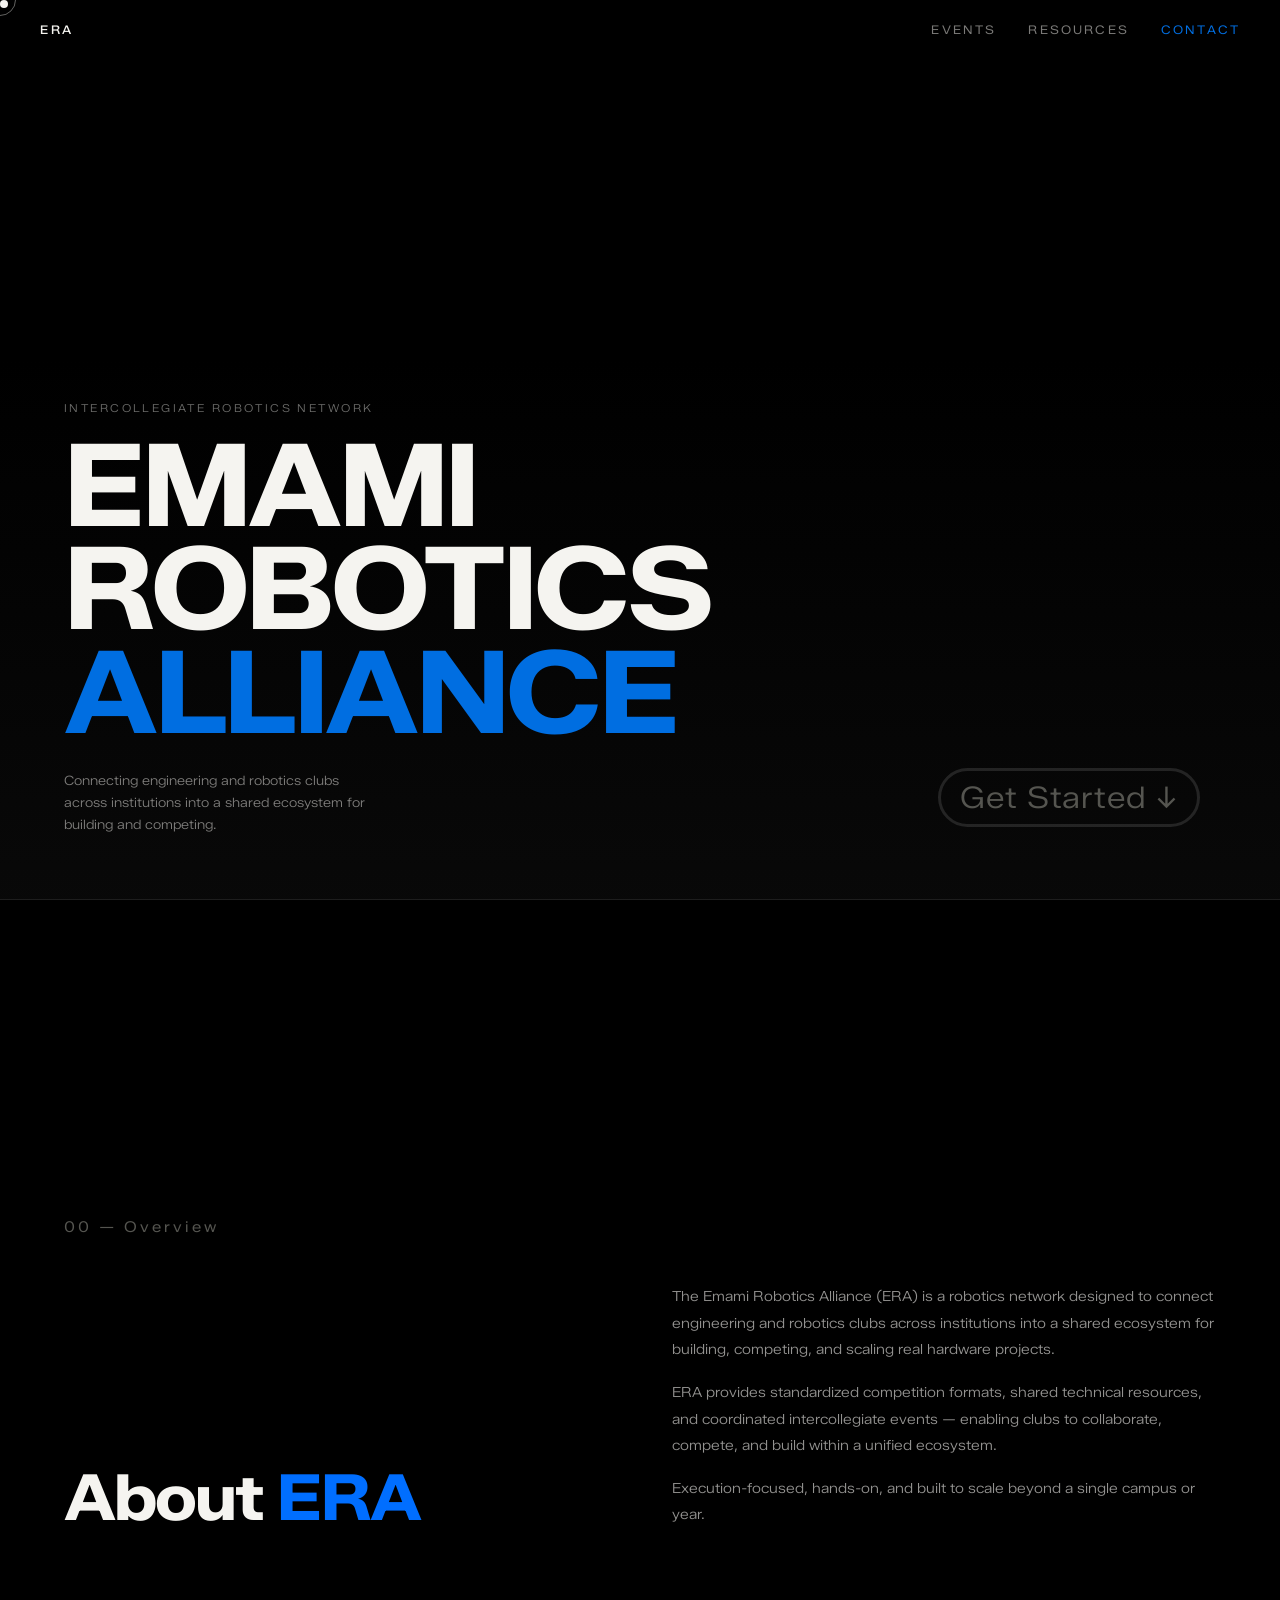
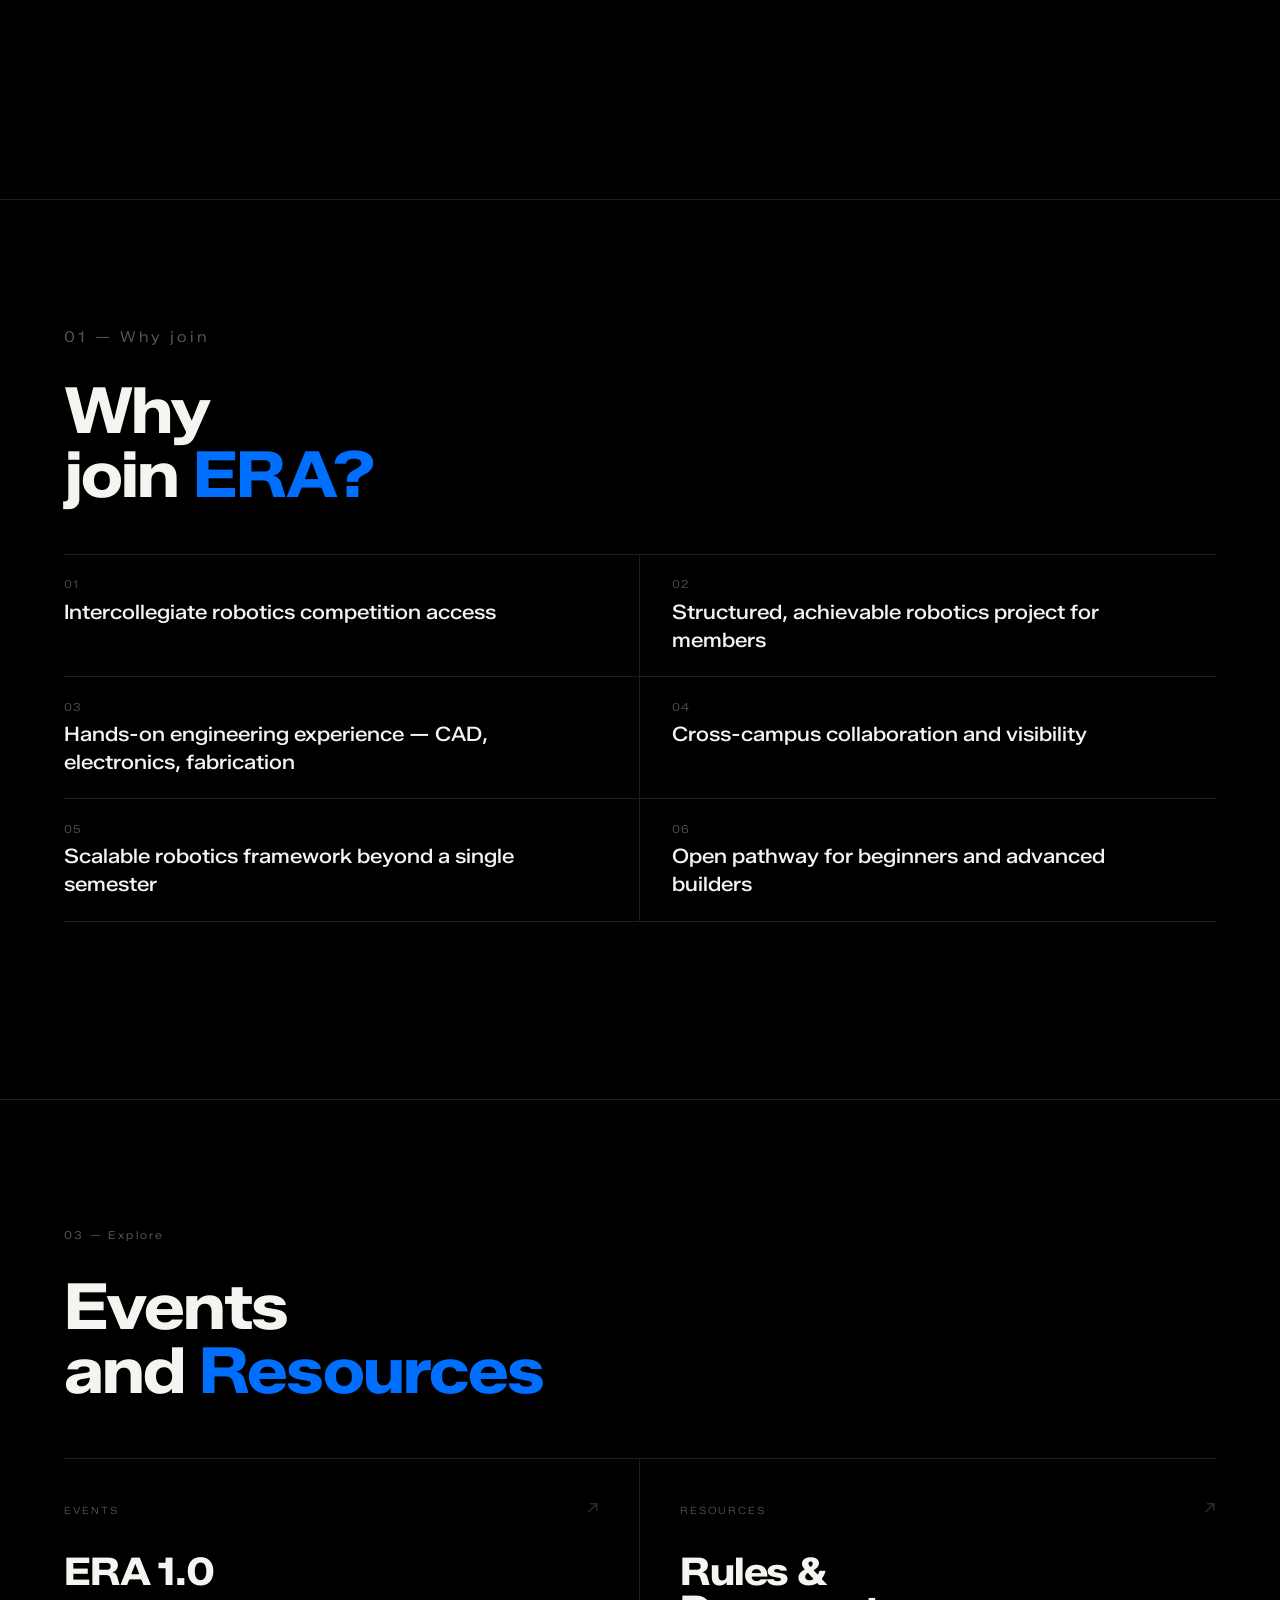
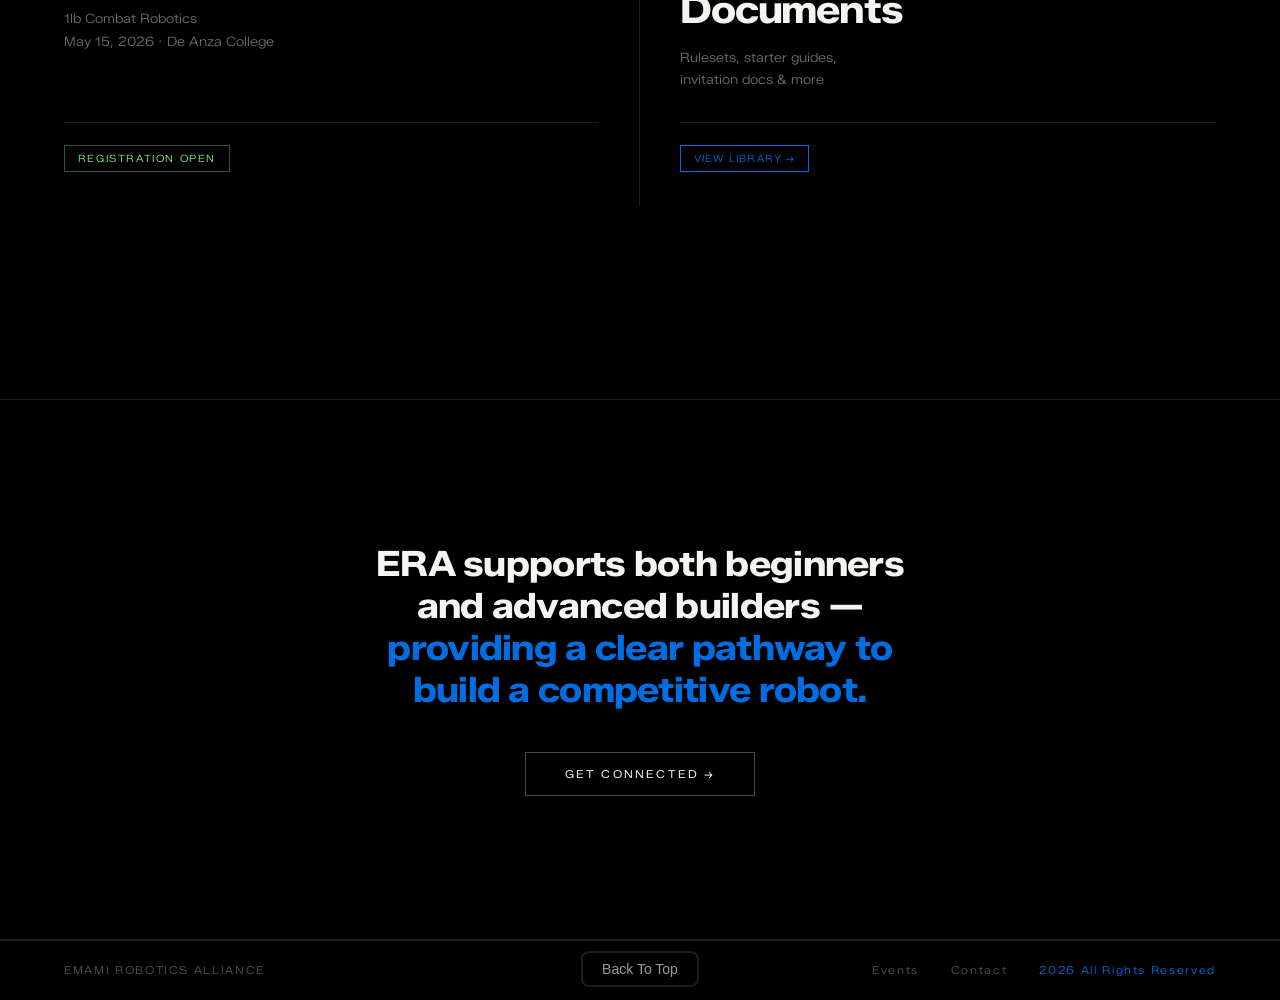
==== commit ef537542: "3.3.3 Fixed scrolling" ====
--- a/index.html
+++ b/index.html
@@ -34,7 +34,7 @@
     </div>
     <p class="hero-tag">Intercollegiate Robotics Network</p>
     <h1>EMAMI<br>ROBOTICS<br><span class="dim">ALLIANCE</span></h1>
-    <p class="hero-sub">Connecting engineering and robotics clubs across institutions into a shared ecosystem for building and competing.</p>
+  <p class="hero-sub">Connecting engineering and robotics clubs across institutions into a shared ecosystem for building and competing.</p>
     <a href="" class="text-box reveal">Get Started<span class="arrow">&nbsp↓</span></a>
     <span class="scroll-hint"></span>
     </section>
--- a/ind.css
+++ b/ind.css
@@ -1000,8 +1000,8 @@
   text-decoration: none;
     animation: fadeUp 2s;
   position: absolute; /* or fixed */
-  top: 38.25em;
-  right: 3.25em;
+  bottom: 8%; /* relative to the section height instead of top-down */
+  right: 5rem; /* adjust as needed */
 }
 
 #backToTop {
@@ -1031,4 +1031,8 @@
   left: 0;
   pointer-events: none;
   will-change: transform; /* smoother rendering at all resolutions */
+}
+
+html {
+  scroll-snap-type: none; /* let JS handle it entirely */
 }
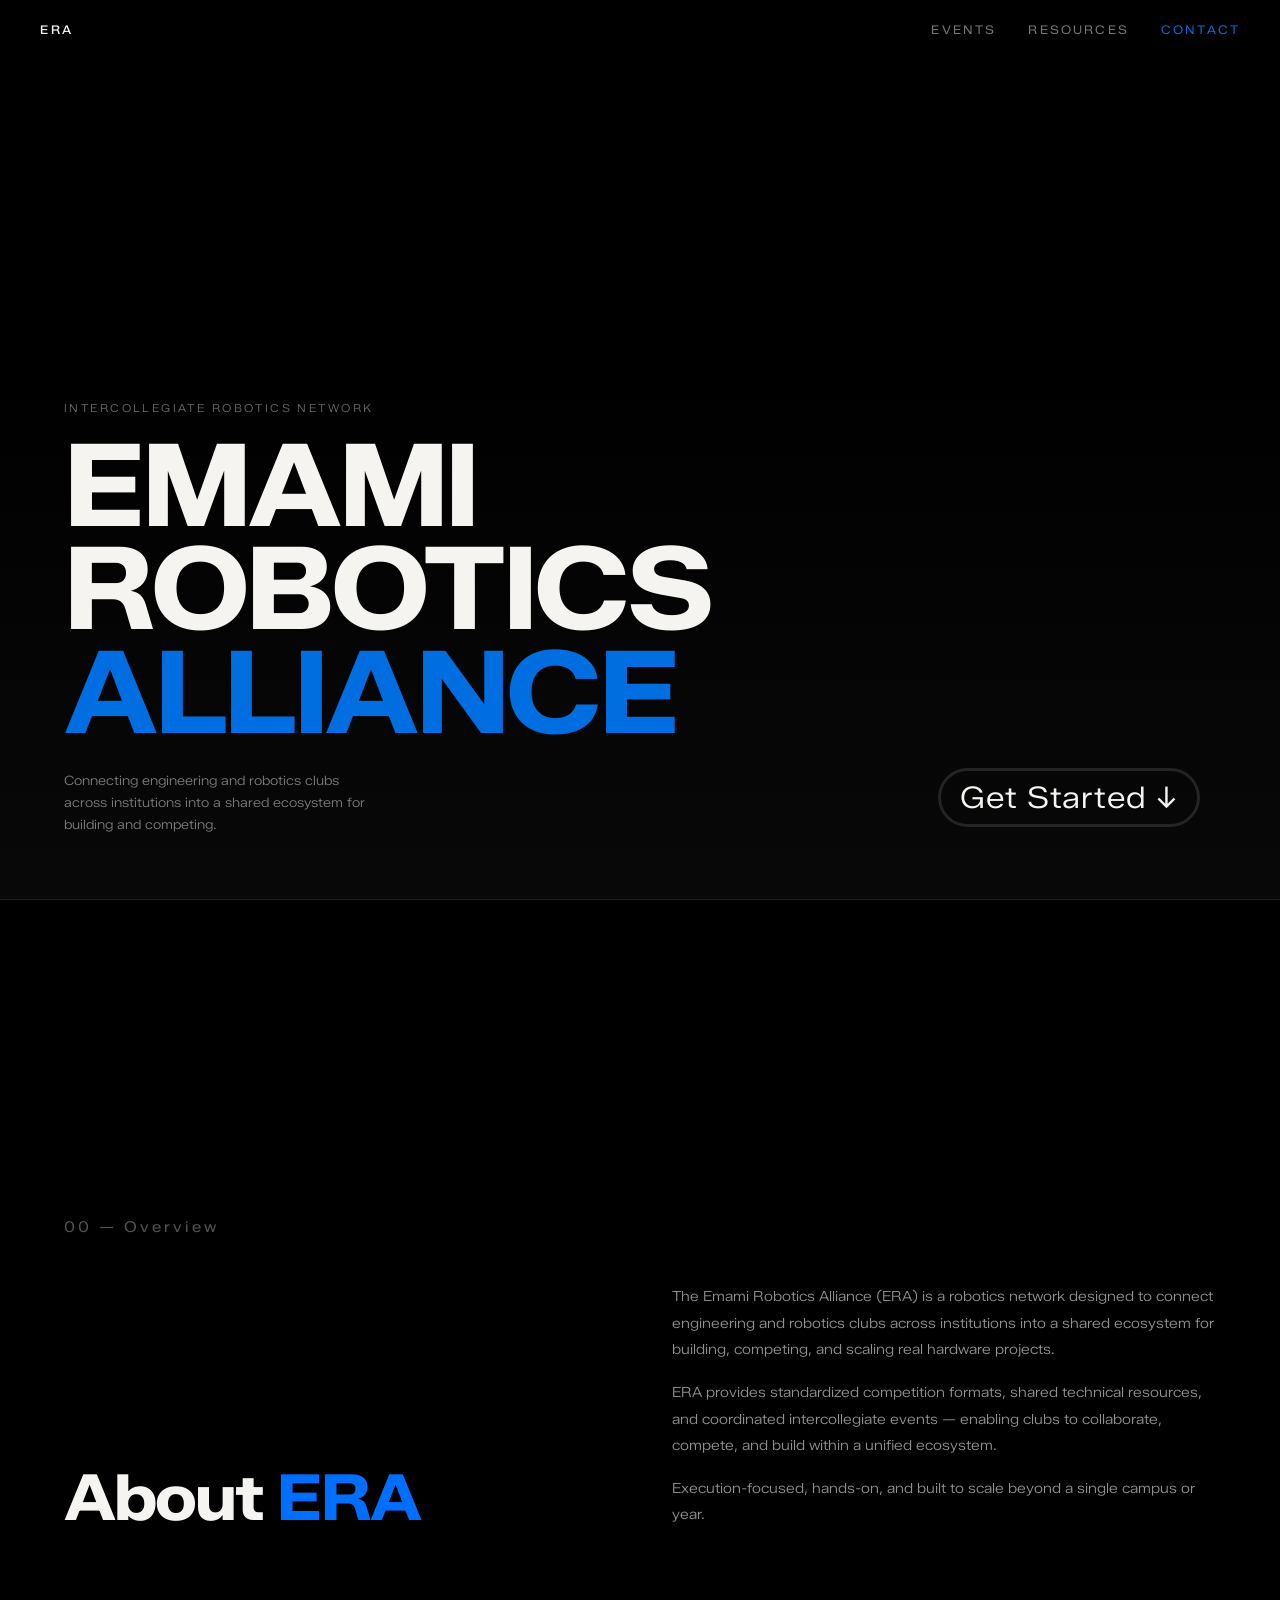
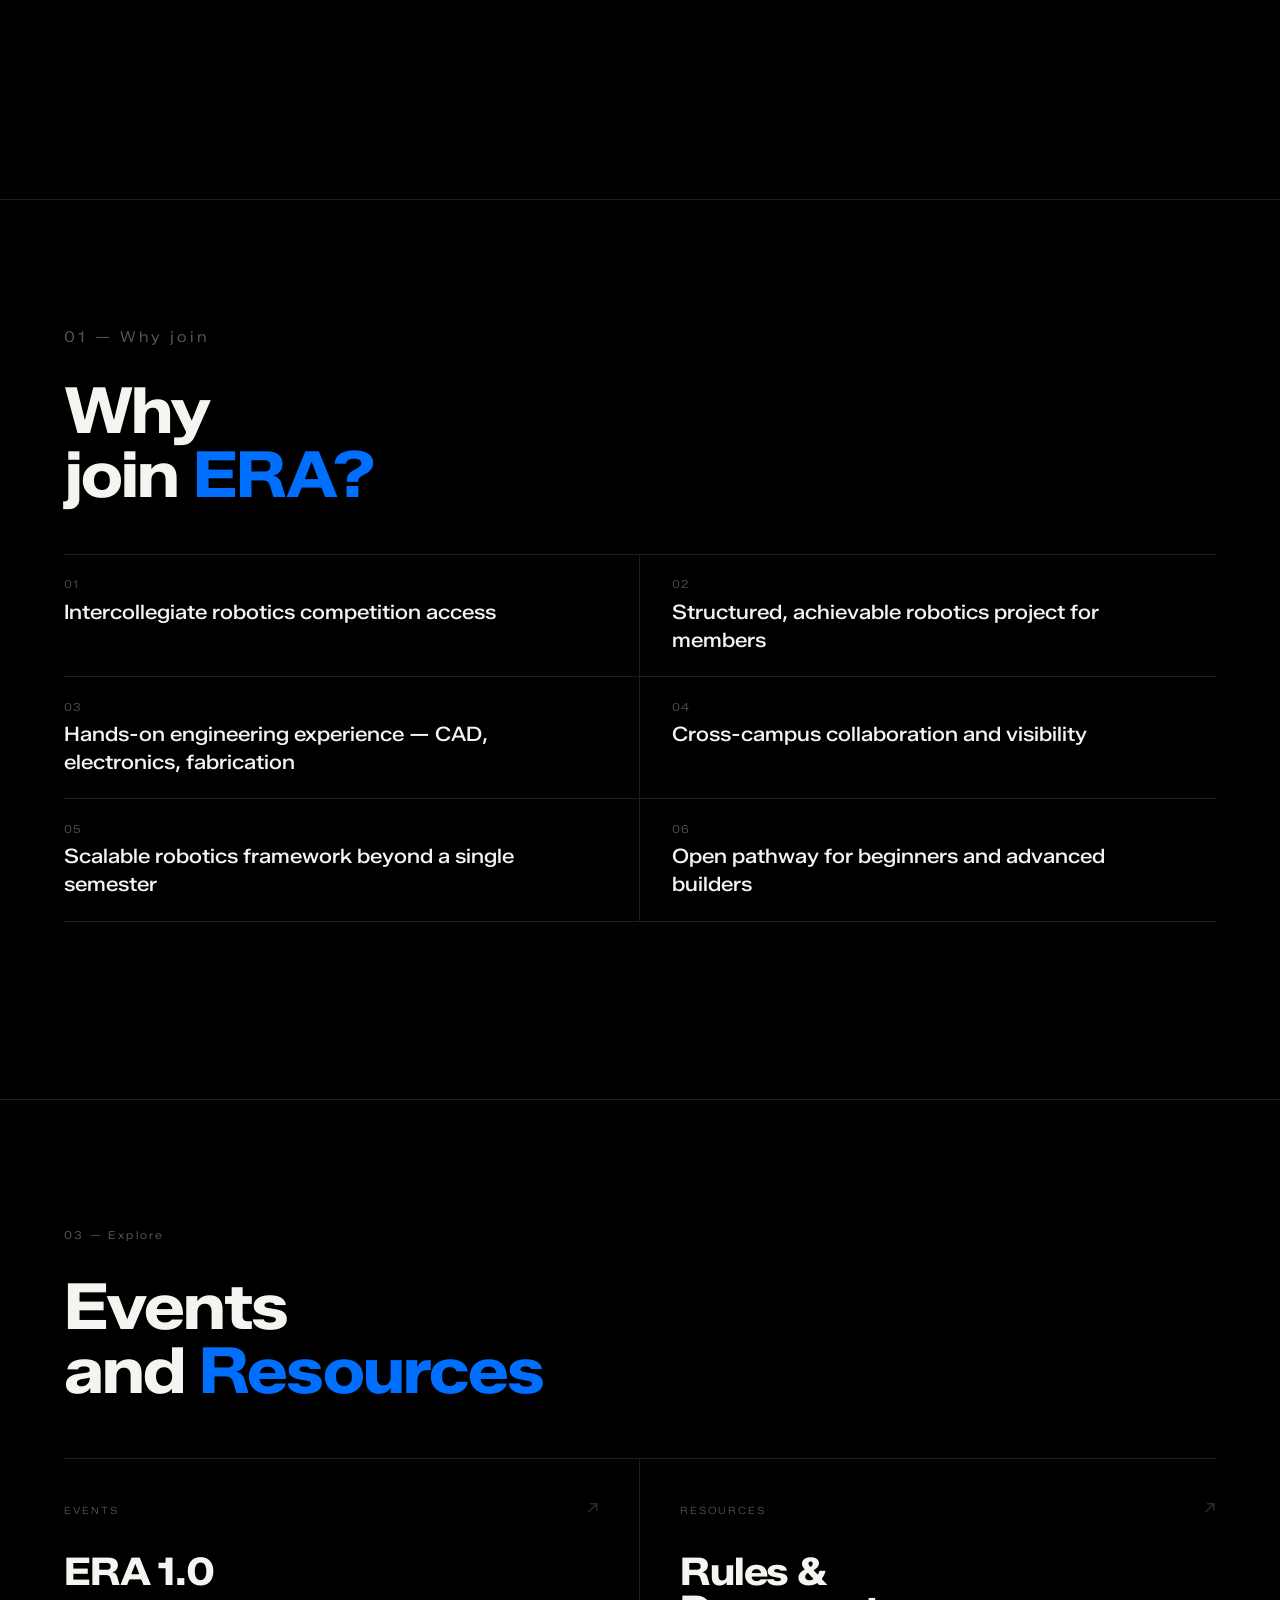
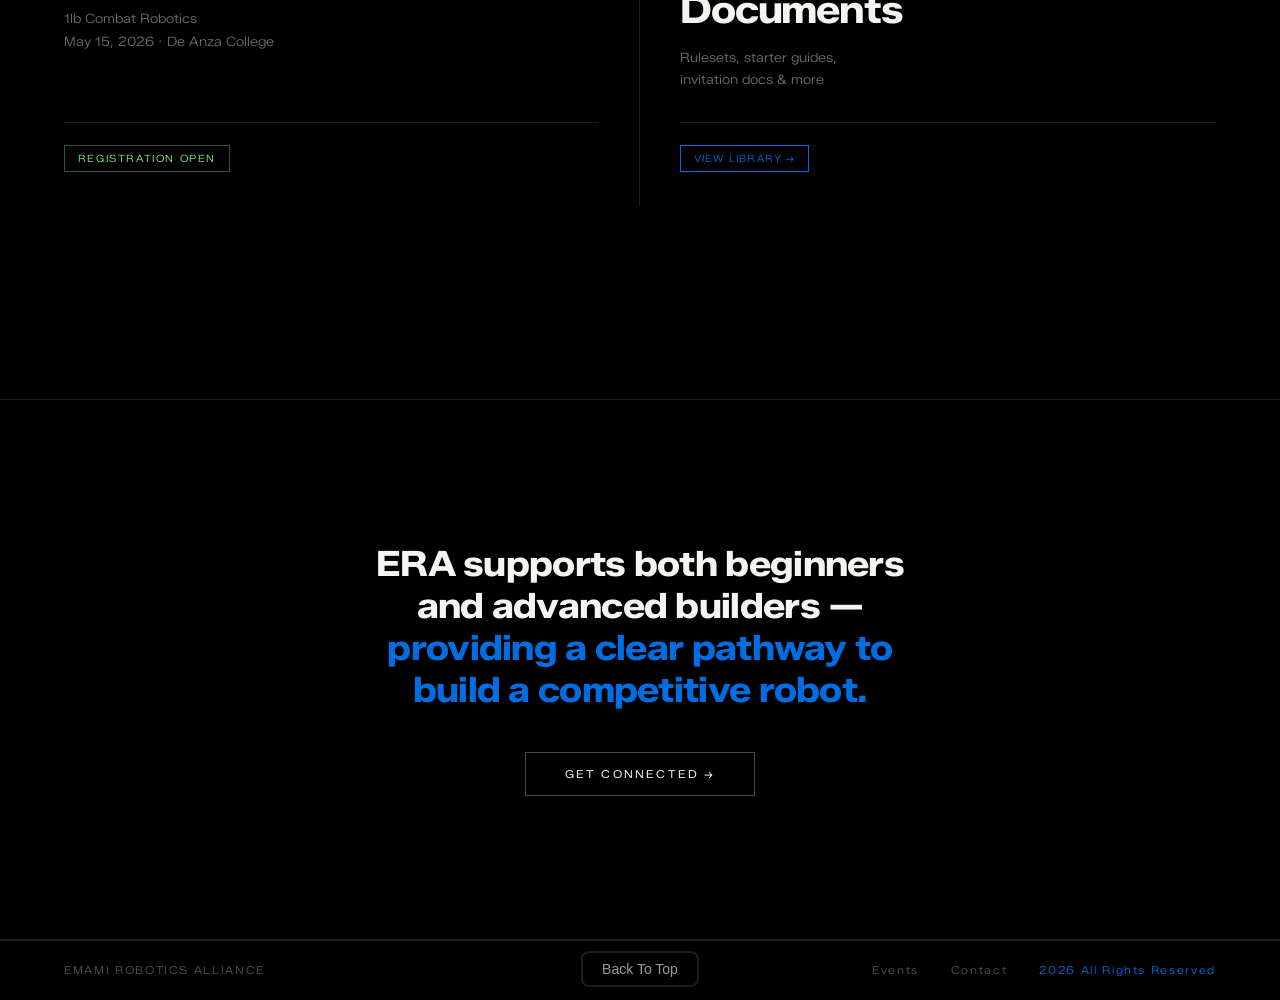
==== commit a392eac5: "3.4 Added universal cursor movement for fluidity Added events countdown timer until May 15th Added s" ====
--- a/index.html
+++ b/index.html
@@ -35,7 +35,7 @@
     <p class="hero-tag">Intercollegiate Robotics Network</p>
     <h1>EMAMI<br>ROBOTICS<br><span class="dim">ALLIANCE</span></h1>
   <p class="hero-sub">Connecting engineering and robotics clubs across institutions into a shared ecosystem for building and competing.</p>
-    <a href="" class="text-box reveal">Get Started<span class="arrow">&nbsp↓</span></a>
+    <a href="" class="text-box reveal" style="color: var(--white);">Get Started<span class="arrow">&nbsp↓</span></a>
     <span class="scroll-hint"></span>
     </section>
 
--- a/ind.css
+++ b/ind.css
@@ -13,6 +13,7 @@
   --border-mid: rgba(245, 244, 240, 0.2);
   --blue: rgb(0,110,225);
 }
+
 .section-index{
   
   font-weight: 400;
@@ -36,6 +37,10 @@
 }
 
 /* CURSOR */
+* {
+  cursor: none !important;
+}
+
 .cursor {
   width: 8px;
   height: 8px;
@@ -45,8 +50,9 @@
   top: 0; left: 0;
   pointer-events: none;
   z-index: 9999;
-  transition: transform 0.15s ease;
-}
+  will-change: transform;
+}
+
 .cursor-ring {
   width: 32px;
   height: 32px;
@@ -56,7 +62,7 @@
   top: 0; left: 0;
   pointer-events: none;
   z-index: 9998;
-  transition: transform 0.08s ease, width 0.2s ease, height 0.2s ease;
+  will-change: transform;
 }
 
 /* NAV */
@@ -155,7 +161,7 @@
   animation: fadeUp 1s ease both 0.4s;
 }
 #hero h1 .dim { color: var(--blue)}
-#hero .hero-sub {
+#hero .hero-sub{
   position: relative;
   z-index: 2;
   font-size: 13px;
@@ -968,9 +974,6 @@
   .footer-links { flex-wrap: wrap; gap: 1rem; }
 }
 
-
- 
-
 #contact .contact-spline {
   display: flex;
   align-items: center;
@@ -1004,6 +1007,22 @@
   right: 5rem; /* adjust as needed */
 }
 
+.sign-up{
+  color: var(--muted);
+  border: 3.5px solid var(--border);
+  padding: 0.5rem 1.2rem;
+  font-weight: 350;
+  border-radius: 500px;
+  font-size: 30px;
+  letter-spacing: 0.03em;
+  z-index: 2;
+  text-decoration: none;
+    animation: fadeUp 2s;
+  position: absolute; /* or fixed */
+  bottom: 8%; /* relative to the section height instead of top-down */
+  right: 5rem; /* adjust as needed */
+}
+
 #backToTop {
   position: absolute;  /* pulls it out of the flex row */
   left: 50%;
@@ -1035,4 +1054,32 @@
 
 html {
   scroll-snap-type: none; /* let JS handle it entirely */
-}+}
+
+  /* Event Resources Formatting */
+
+.resource-cards {
+  display: flex;
+  flex-direction: row;
+  gap: 12px;
+  width: 100%;
+}
+
+.resource-card {
+  display: flex;
+  flex-direction: row;
+  justify-content: space-between;
+  align-items: center;
+  padding: 1.2rem;
+  border: 1px solid var(--border);
+  text-decoration: none;
+  color: var(--white);
+  transition: border-color 0.2s;
+  width: fit-content;
+  min-width: 160px;
+}
+
+  .resource-card:hover { border-color: var(--border-mid); }
+  .resource-card-label { font-size: 10px; letter-spacing: 0.2em; color: var(--muted); text-transform: uppercase; margin-bottom: 0.8rem; }
+  .resource-card-title { font-size: 14px; font-weight: 500; }
+  .resource-card-arrow { font-size: 11px; color: var(--muted); margin-top: 1rem; align-self: flex-end; }
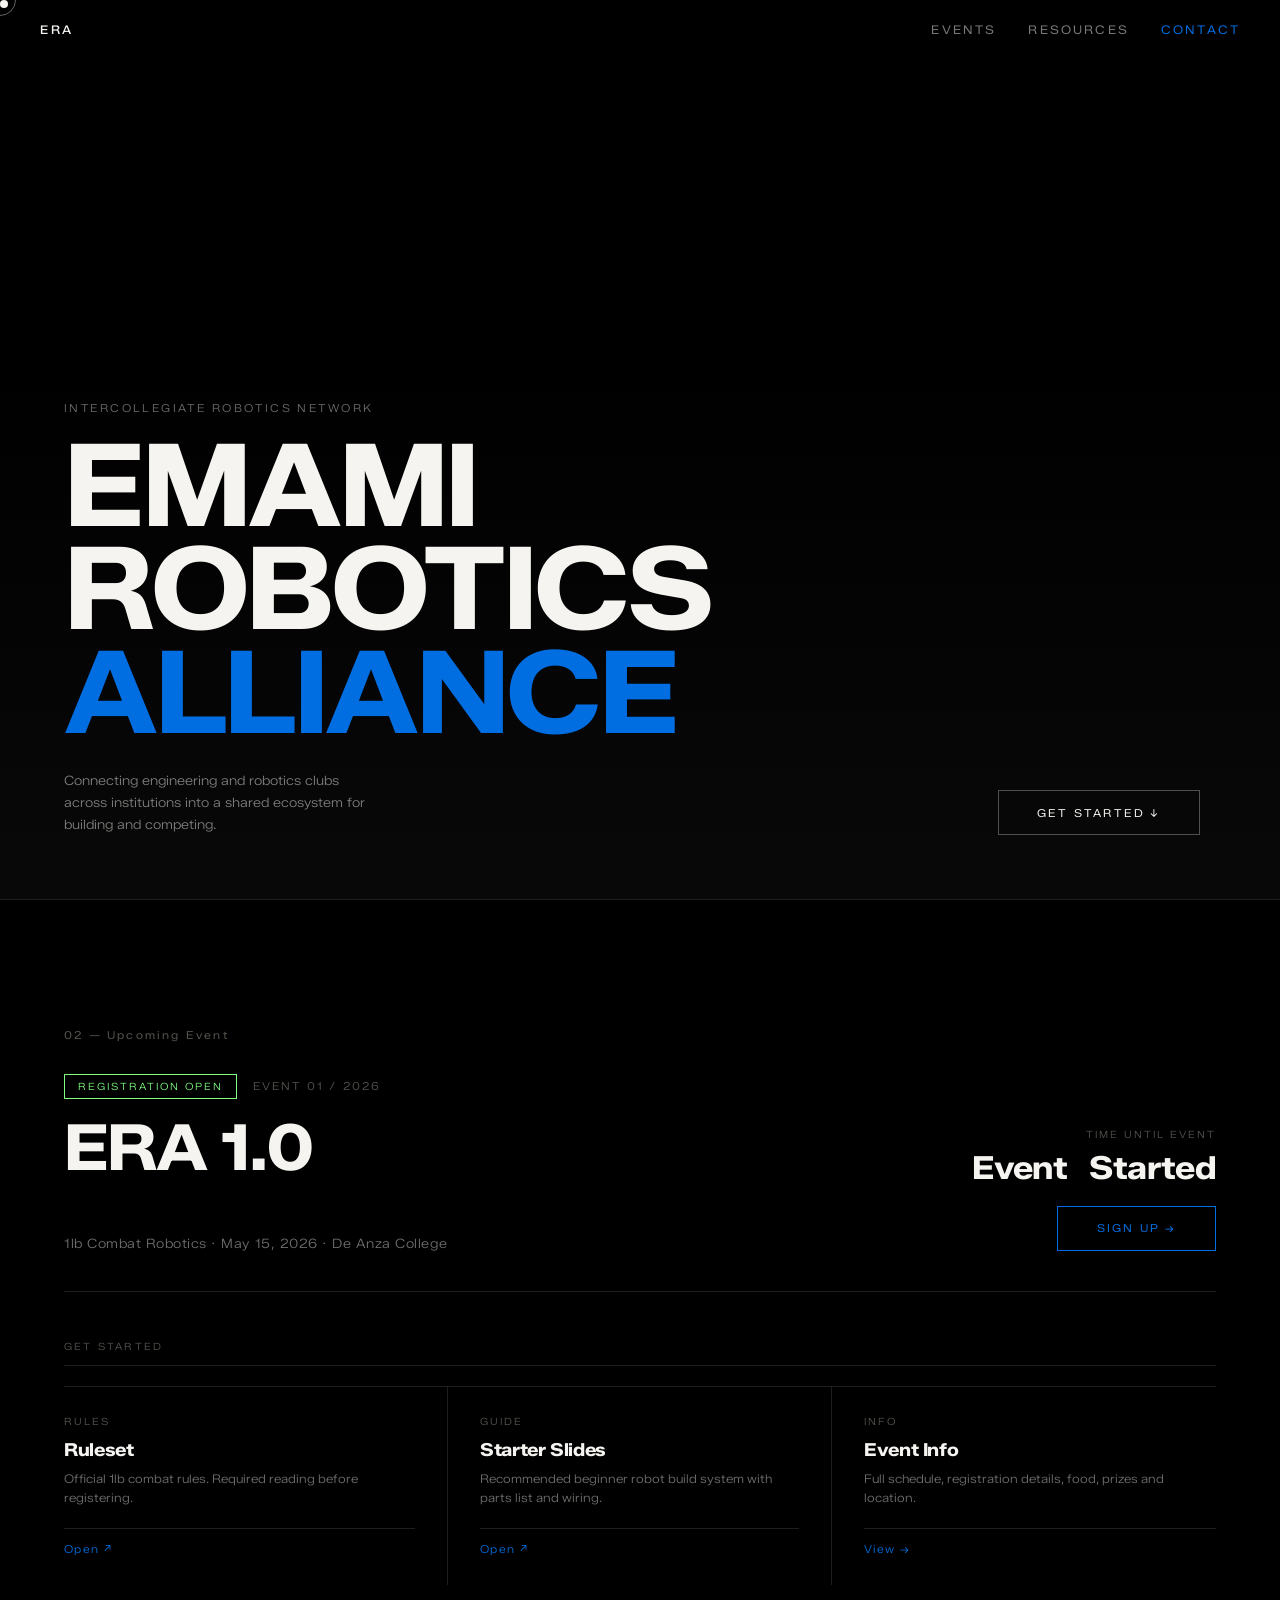
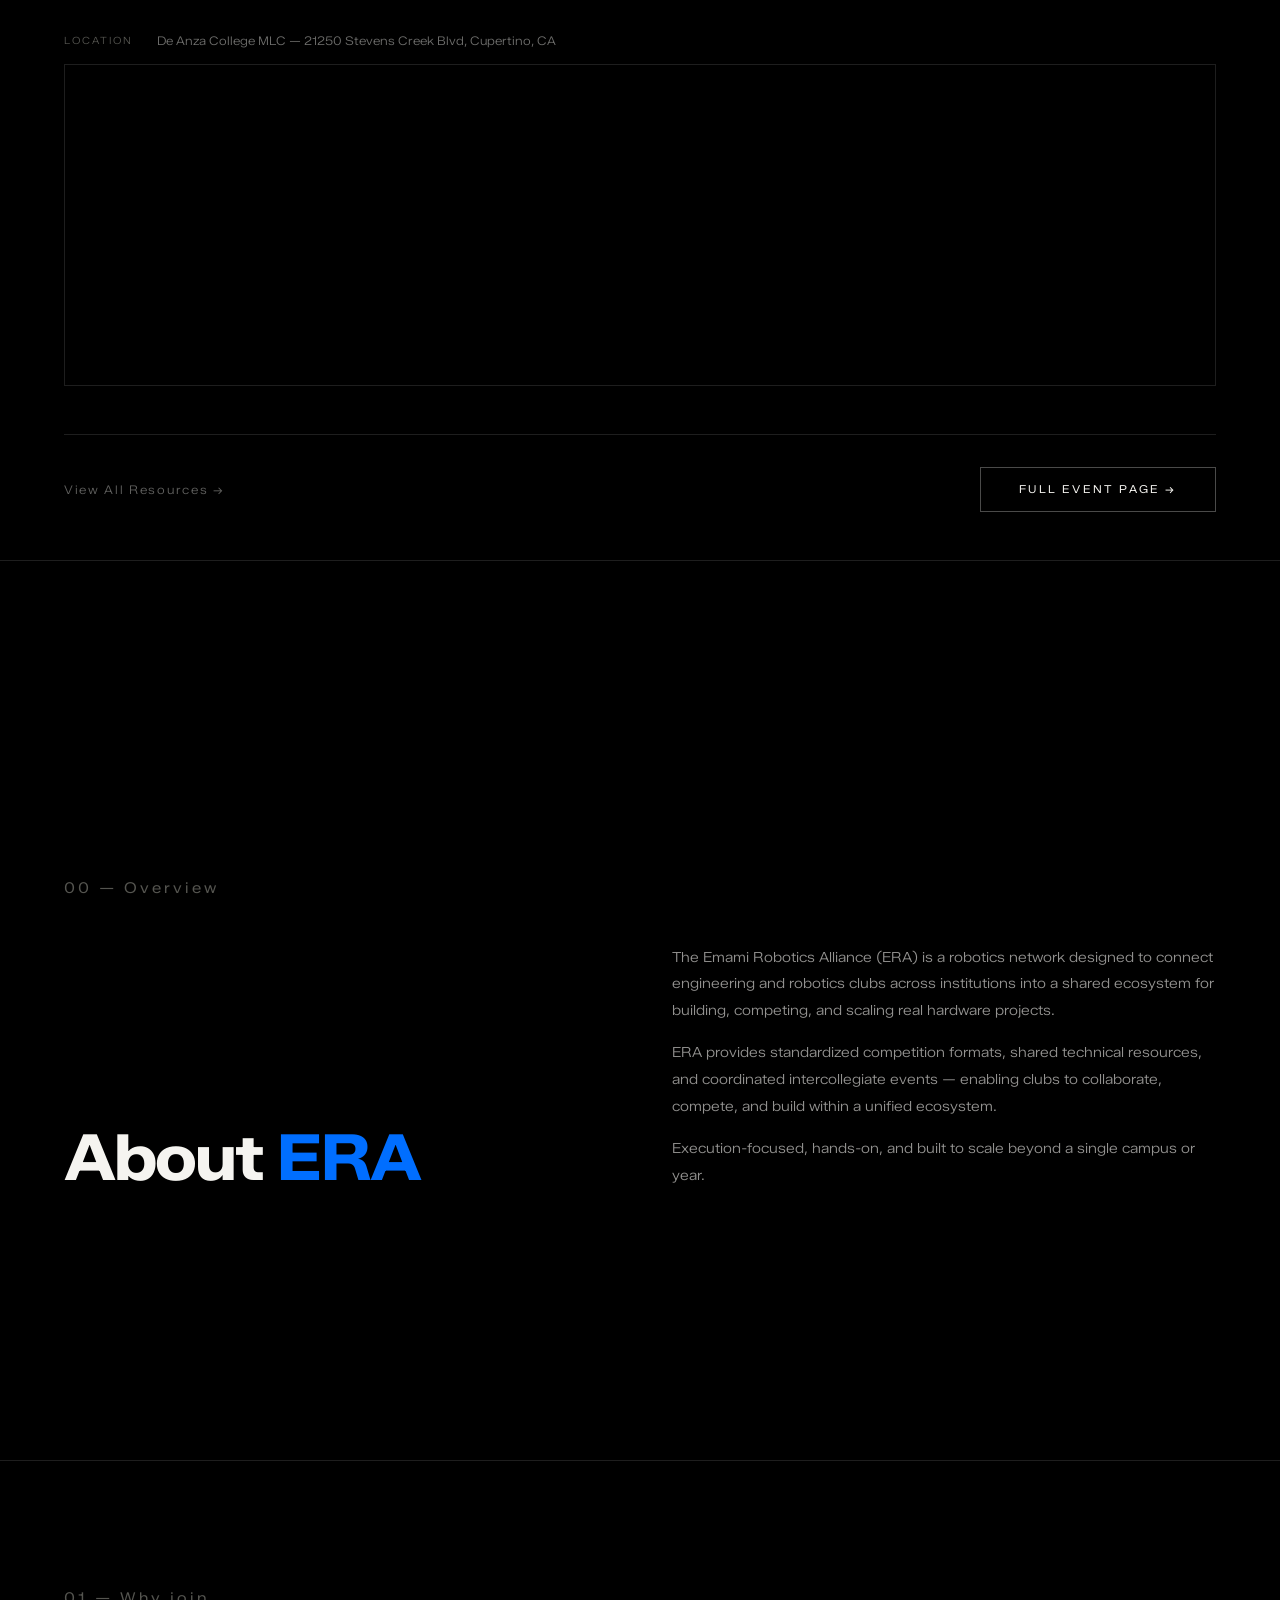
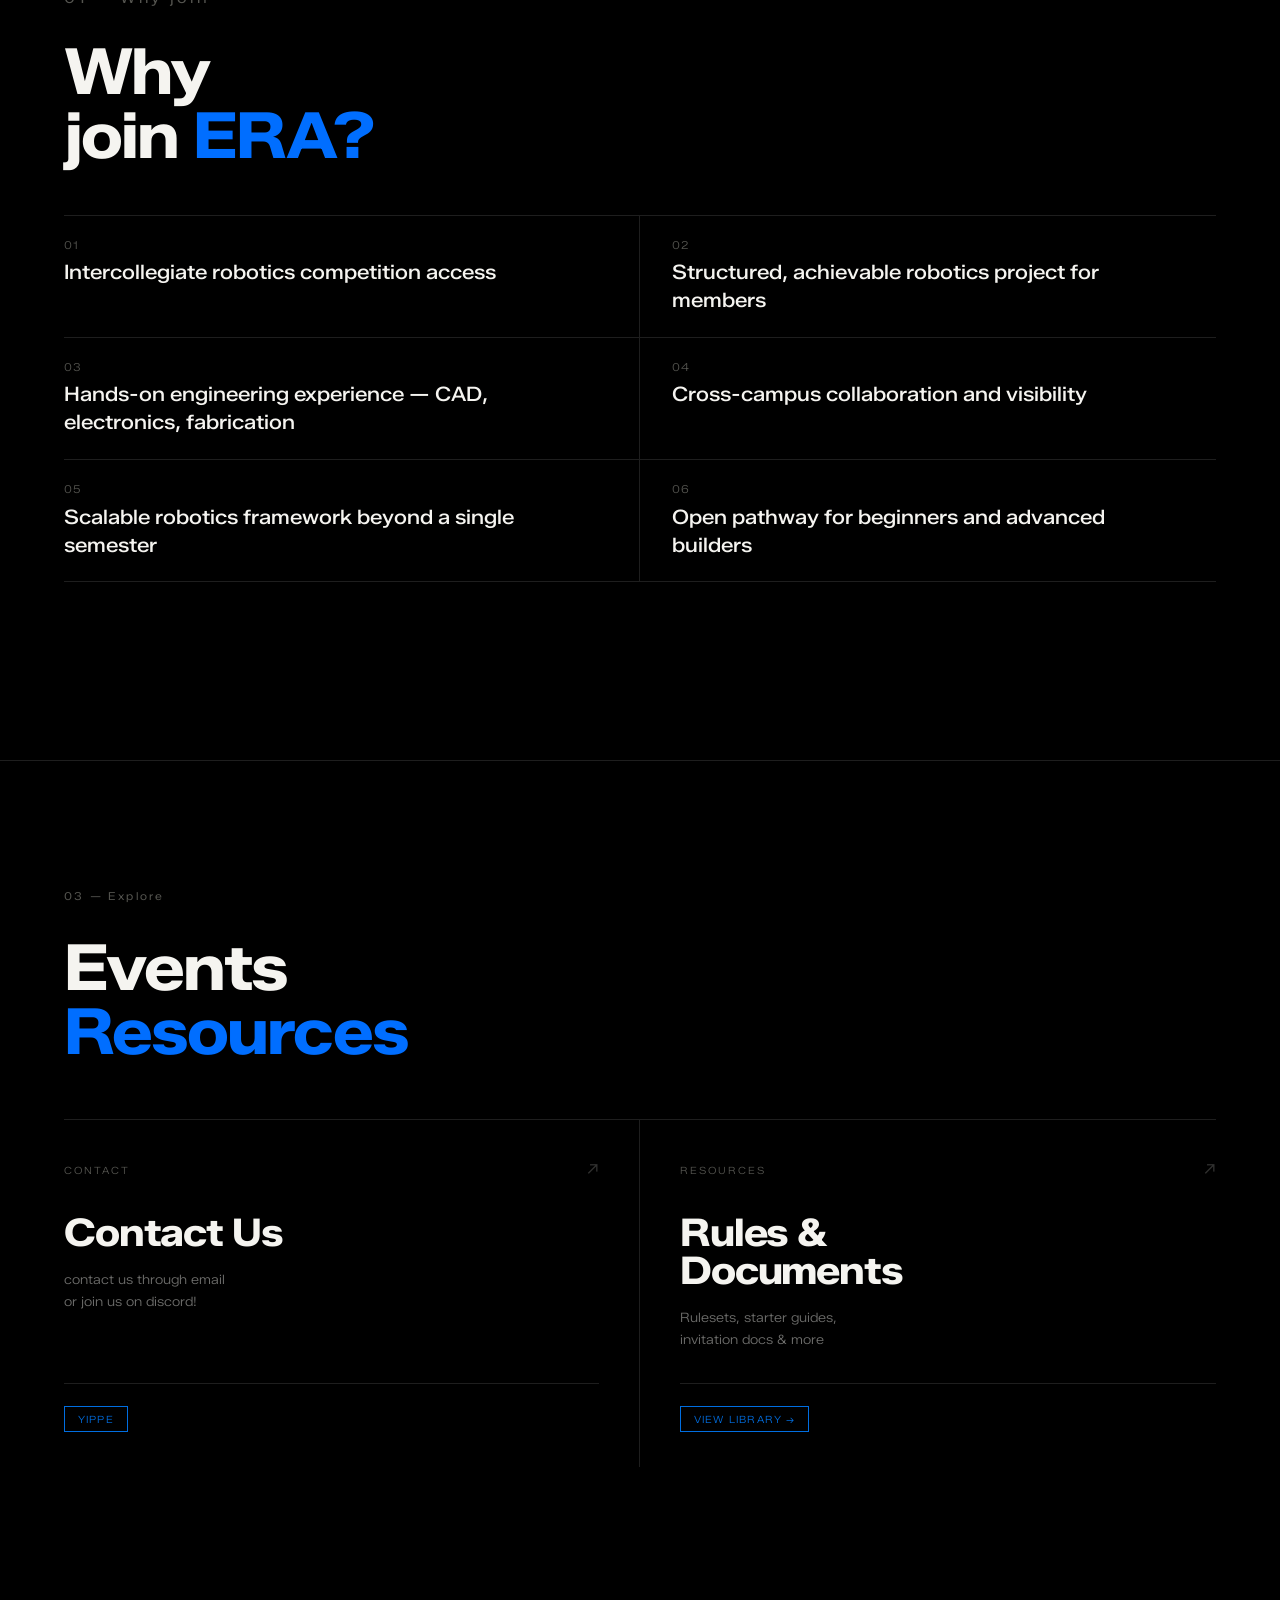
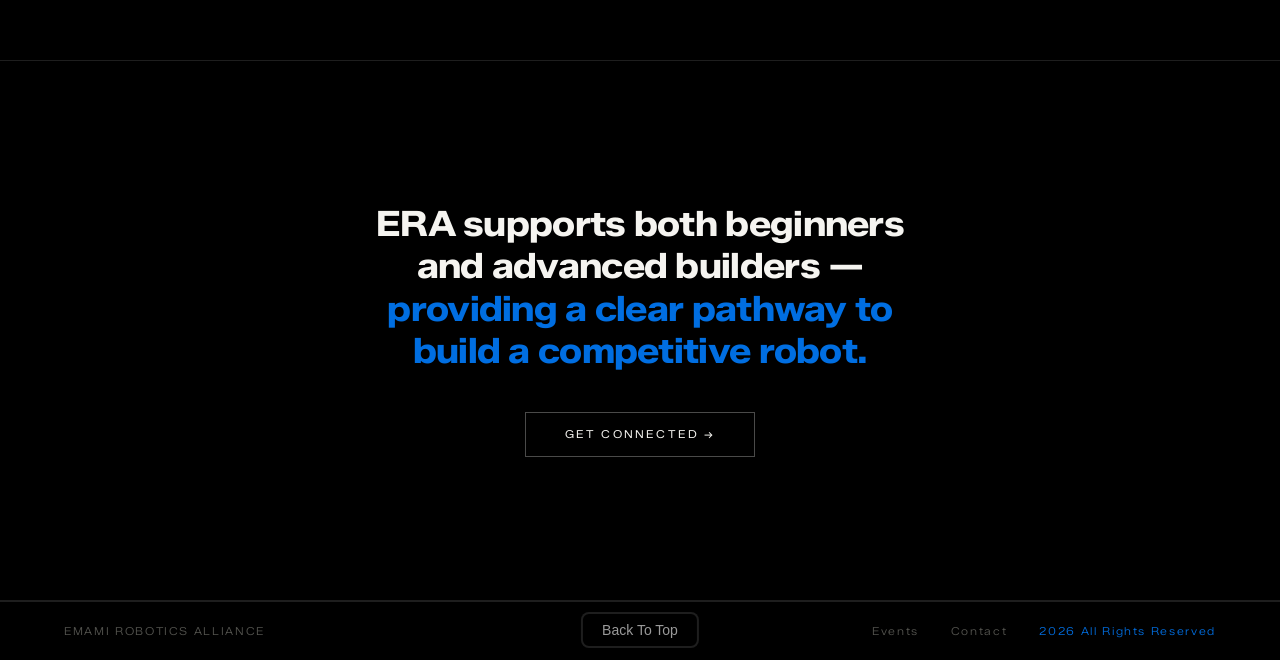
==== commit ad256065: "4.0 move events page update cursor update timer update links fix button" ====
--- a/index.html
+++ b/index.html
@@ -35,9 +35,88 @@
     <p class="hero-tag">Intercollegiate Robotics Network</p>
     <h1>EMAMI<br>ROBOTICS<br><span class="dim">ALLIANCE</span></h1>
   <p class="hero-sub">Connecting engineering and robotics clubs across institutions into a shared ecosystem for building and competing.</p>
-    <a href="" class="text-box reveal" style="color: var(--white);">Get Started<span class="arrow">&nbsp↓</span></a>
+    <a href="#explore" class="btn btnStart" style="color: var(--white);">Get Started<span class="arrow">&nbsp↓</span></a>
     <span class="scroll-hint"></span>
     </section>
+
+<!-- EVENTS PREVIEW -->
+<section id="explore">
+  <p class="section-index reveal">02 — Upcoming Event</p>
+
+  <!-- Event Header Row -->
+  <div class="ev-header reveal">
+    <div class="ev-header-left">
+      <div class="ev-tag-row">
+        <span class="ev-tag">Registration Open</span>
+        <span class="ev-number">EVENT 01 / 2026</span>
+      </div>
+      <h2 class="ev-title">ERA 1.0</h2>
+      <p class="ev-subtitle">1lb Combat Robotics · May 15, 2026 · De Anza College</p>
+    </div>
+    <div class="ev-header-right">
+      <div class="ev-countdown-box">
+        <div class="ev-countdown-label">Time Until Event</div>
+        <div class="ev-countdown-value" id="countdown-main"></div>
+      </div>
+      <a href="./contact.html"  class="btn btn-blue">Sign Up →</a>
+    </div>
+  </div>
+
+  <!-- Get Started Cards -->
+  <div class="ev-get-started reveal" style="transition-delay:0.1s">
+    <p class="ev-cards-label">Get Started</p>
+    <div class="ev-cards-grid">
+
+      <a href="./docs/ERA-1.0-ruleset.pdf" target="_blank" class="ev-card">
+        <div class="ev-card-tag">Rules</div>
+        <div class="ev-card-title">Ruleset</div>
+        <div class="ev-card-desc">Official 1lb combat rules. Required reading before registering.</div>
+        <div class="ev-card-footer">Open ↗</div>
+      </a>
+
+      <a href="./docs/starter-system.pdf" target="_blank" class="ev-card">
+        <div class="ev-card-tag">Guide</div>
+        <div class="ev-card-title">Starter Slides</div>
+        <div class="ev-card-desc">Recommended beginner robot build system with parts list and wiring.</div>
+        <div class="ev-card-footer">Open ↗</div>
+      </a>
+
+      <a href="./events.html" class="ev-card">
+        <div class="ev-card-tag">Info</div>
+        <div class="ev-card-title">Event Info</div>
+        <div class="ev-card-desc">Full schedule, registration details, food, prizes and location.</div>
+        <div class="ev-card-footer">View →</div>
+      </a>
+
+    </div>
+  </div>
+
+  <!-- Map -->
+  <div class="ev-map reveal" style="transition-delay:0.2s">
+    <div class="ev-map-label">
+      <span class="ev-map-tag">Location</span>
+      <span class="ev-map-address">De Anza College MLC — 21250 Stevens Creek Blvd, Cupertino, CA</span>
+    </div>
+    <div class="ev-map-frame">
+      <iframe
+        src="https://www.google.com/maps?q=37.320794593093865,-122.04809539858707&z=17&output=embed"
+        width="100%" height="320"
+        style="border:none; display:block;"
+        loading="lazy">
+      </iframe>
+    </div>
+  </div>
+
+  <!-- Bottom link to full events page -->
+  <div class="ev-footer-row reveal" style="transition-delay:0.25s">
+    <a href="./resources.html" class="ev-text-link">View All Resources →</a>
+    <a href="./events.html" class="btn">Full Event Page →</a>
+  </div>
+
+</section>
+
+
+
 
     <!-- STATS 
     <div class="stats-bar">
@@ -108,20 +187,20 @@
     <!-- EXPLORE -->
 <section id="explore">
   <p class="section-index reveal">03 — Explore</p>
-  <h2 class="reveal">Events<br>and <span style="color: rgb(0, 110, 255);">Resources</span></h2>
+  <h2 class="reveal">Events<br> <span style="color: rgb(0, 110, 255);">Resources</span></h2>
   <div class="explore-grid">
 
-    <a href="./events.html" class="explore-card reveal">
+    <a href="./contact.html" class="explore-card reveal">
       <div class="explore-card-top">
-        <span class="explore-tag">Events</span>
+        <span class="explore-tag">Contact</span>
         <span class="explore-arrow">↗</span>
       </div>
       <div class="explore-card-body">
-        <div class="explore-card-title">ERA 1.0</div>
-        <div class="explore-card-sub">1lb Combat Robotics<br>May 15, 2026 · De Anza College</div>
+        <div class="explore-card-title">Contact Us  </div>
+        <div class="explore-card-sub">contact us through email<br>or join us on discord!</div>
       </div>
       <div class="explore-card-footer">
-        <span class="explore-status open">Registration Open</span>
+        <span class="explore-status docs">yippe</span>
       </div>
     </a>
 
--- a/ind.css
+++ b/ind.css
@@ -12,6 +12,7 @@
   --border: rgba(245, 244, 240, 0.12);
   --border-mid: rgba(245, 244, 240, 0.2);
   --blue: rgb(0,110,225);
+  --green: #7fff7f;
 }
 
 .section-index{
@@ -478,6 +479,14 @@
   border: 1px solid rgba(245,244,240,0.3);
   transition: background 0.2s ease, border-color 0.2s ease;
   cursor: none;
+  z-index: 1;
+}
+
+.btnStart{
+  position: absolute;
+  right: 5rem;
+ 
+
 }
 .btn:hover {
   background: rgba(245,244,240,0.06);
@@ -740,6 +749,9 @@
   pointer-events: none;
 }
 
+.btnStart{
+  display: none;
+}
 .text-box{
   opacity: 0;
   pointer-events: none;
@@ -848,6 +860,15 @@
 .contact-img {
   max-width: 380px;
 }
+
+
+.ev-header { flex-direction: column; align-items: flex-start; }
+.ev-header-right { align-items: flex-start; }
+.ev-countdown-box { text-align: left; }
+.ev-cards-grid { grid-template-columns: 1fr; }
+.ev-card { border-right: none; padding: 1.5rem 0 !important; border-bottom: 1px solid var(--border); }
+.ev-card:last-child { border-bottom: none; }
+.ev-footer-row { flex-direction: column; gap: 1.5rem; align-items: flex-start; }
 }
 
 /* ============================================
@@ -866,6 +887,9 @@
   display: none;
 }
 
+.btnStart{
+  display: none;
+}
 .arrow{
   opacity: 0;
   pointer-events: none;
@@ -972,6 +996,21 @@
   .footerNav { padding-top: 0; }
   footer { padding: 1.2rem; flex-wrap: wrap; gap: 0.7rem; }
   .footer-links { flex-wrap: wrap; gap: 1rem; }
+  
+  
+  .ev-cards-grid {
+  grid-template-columns: 1fr;
+}
+.ev-card {
+  border-right: none !important;
+  border-bottom: 1px solid var(--border);
+  padding: 1.5rem 0 !important;
+}
+.ev-card:last-child {
+  border-bottom: none;
+}
+
+
 }
 
 #contact .contact-spline {
@@ -1082,4 +1121,191 @@
   .resource-card:hover { border-color: var(--border-mid); }
   .resource-card-label { font-size: 10px; letter-spacing: 0.2em; color: var(--muted); text-transform: uppercase; margin-bottom: 0.8rem; }
   .resource-card-title { font-size: 14px; font-weight: 500; }
-  .resource-card-arrow { font-size: 11px; color: var(--muted); margin-top: 1rem; align-self: flex-end; }+  .resource-card-arrow { font-size: 11px; color: var(--muted); margin-top: 1rem; align-self: flex-end; }
+
+
+
+  /* ===== EVENTS PREVIEW SECTION ===== */
+
+/* Header row */
+.ev-header {
+  display: flex;
+  justify-content: space-between;
+  align-items: flex-end;
+  padding-bottom: 2.5rem;
+  border-bottom: 1px solid var(--border);
+  margin-bottom: 3rem;
+  gap: 2rem;
+}
+.ev-tag-row {
+  display: flex; align-items: center; gap: 1rem;
+  margin-bottom: 1rem;
+}
+.ev-tag {
+  font-size: 10px; letter-spacing: 0.2em; text-transform: uppercase;
+  padding: 0.3rem 0.8rem;
+  border: 1px solid var(--green);
+  color: var(--green);
+}
+.ev-number {
+  font-size: 11px; letter-spacing: 0.2em; color: var(--muted);
+}
+.ev-title {
+  font-size: clamp(2.5rem, 6vw, 5rem);
+  font-weight: 700; line-height: 1; letter-spacing: -0.03em;
+  margin-bottom: 0.5rem;
+}
+.ev-subtitle {
+  font-size: 13px; font-weight: 300;
+  color: rgba(245,244,240,0.45); letter-spacing: 0.04em;
+}
+.ev-header-right {
+  display: flex; flex-direction: column;
+  align-items: flex-end; gap: 1.2rem;
+  flex-shrink: 0;
+}
+.ev-countdown-box {
+  text-align: right;
+}
+.ev-countdown-label {
+  font-size: 10px; letter-spacing: 0.2em;
+  color: var(--muted); text-transform: uppercase;
+  margin-bottom: 0.4rem;
+}
+.ev-countdown-value {
+  font-size: clamp(1.4rem, 3vw, 2rem);
+  font-weight: 700; letter-spacing: -0.02em;
+  font-variant-numeric: tabular-nums;
+}
+
+/* Get started cards */
+.ev-get-started { margin-bottom: 3rem; }
+.ev-cards-label {
+  font-size: 10px; letter-spacing: 0.22em;
+  color: var(--muted); text-transform: uppercase;
+  margin-bottom: 1.2rem;
+  padding-bottom: 0.8rem;
+  border-bottom: 1px solid var(--border);
+}
+.ev-cards-grid {
+  display: grid;
+  grid-template-columns: repeat(3, 1fr);
+  gap: 0;
+  border-top: 1px solid var(--border);
+}
+.ev-card {
+  padding: 1.8rem 2rem 1.8rem 0;
+  border-right: 1px solid var(--border);
+  display: flex; flex-direction: column;
+  text-decoration: none; color: var(--white);
+  transition: background 0.2s;
+  gap: 0.5rem;
+}
+.ev-card:last-child { border-right: none; padding-right: 0; }
+.ev-card:nth-child(2),
+.ev-card:nth-child(3) { padding-left: 2rem; }
+.ev-card:hover { background: rgba(245,244,240,0.02); }
+.ev-card-tag {
+  font-size: 10px; letter-spacing: 0.2em;
+  color: var(--muted); text-transform: uppercase;
+  margin-bottom: 0.3rem;
+}
+.ev-card-title {
+  font-size: 18px; font-weight: 700;
+  letter-spacing: -0.02em; line-height: 1.1;
+}
+.ev-card-desc {
+  font-size: 12px; font-weight: 300;
+  color: rgba(245,244,240,0.45); line-height: 1.6;
+  flex: 1;
+}
+.ev-card-footer {
+  font-size: 11px; letter-spacing: 0.12em;
+  color: var(--blue); margin-top: 0.8rem;
+  padding-top: 0.8rem;
+  border-top: 1px solid var(--border);
+}
+
+/* Map */
+.ev-map { margin-bottom: 3rem; }
+.ev-map-label {
+  display: flex; align-items: center; gap: 1.5rem;
+  margin-bottom: 1rem;
+}
+.ev-map-tag {
+  font-size: 10px; letter-spacing: 0.2em;
+  color: var(--muted); text-transform: uppercase;
+}
+.ev-map-address {
+  font-size: 12px; font-weight: 300;
+  color: rgba(245,244,240,0.45);
+}
+.ev-map-frame {
+  border: 1px solid var(--border);
+  overflow: hidden;
+}
+
+/* Footer row */
+.ev-footer-row {
+  display: flex; justify-content: space-between;
+  align-items: center; padding-top: 2rem;
+  border-top: 1px solid var(--border);
+}
+.ev-text-link {
+  font-size: 12px; letter-spacing: 0.14em;
+  color: rgba(245,244,240,0.4); text-decoration: none;
+  transition: color 0.2s;
+}
+.ev-text-link:hover { color: var(--white); }
+
+/* btn-blue for index page */
+.btn-blue {
+  border-color: var(--blue);
+  color: var(--blue);
+}
+.btn-blue:hover {
+  background: rgba(0,110,225,0.08);
+  border-color: var(--blue);
+}
+
+
+
+@media (max-width: 900px) {
+  .ev-cards-grid {
+    display: flex !important;
+    flex-direction: column !important;
+  }
+  .ev-card {
+    border-right: none !important;
+    border-bottom: 1px solid rgba(245,244,240,0.12) !important;
+    padding: 1.5rem 0 !important;
+    width: 100% !important;
+  }
+  .ev-card:last-child {
+    border-bottom: none !important;
+  }
+  .ev-card:nth-child(2),
+  .ev-card:nth-child(3) {
+    padding-left: 0 !important;
+  }
+}
+
+@media (max-width: 600px) {
+  .ev-cards-grid {
+    display: flex !important;
+    flex-direction: column !important;
+  }
+  .ev-card {
+    border-right: none !important;
+    border-bottom: 1px solid rgba(245,244,240,0.12) !important;
+    padding: 1.5rem 0 !important;
+    width: 100% !important;
+  }
+  .ev-card:last-child {
+    border-bottom: none !important;
+  }
+  .ev-card:nth-child(2),
+  .ev-card:nth-child(3) {
+    padding-left: 0 !important;
+  }
+}
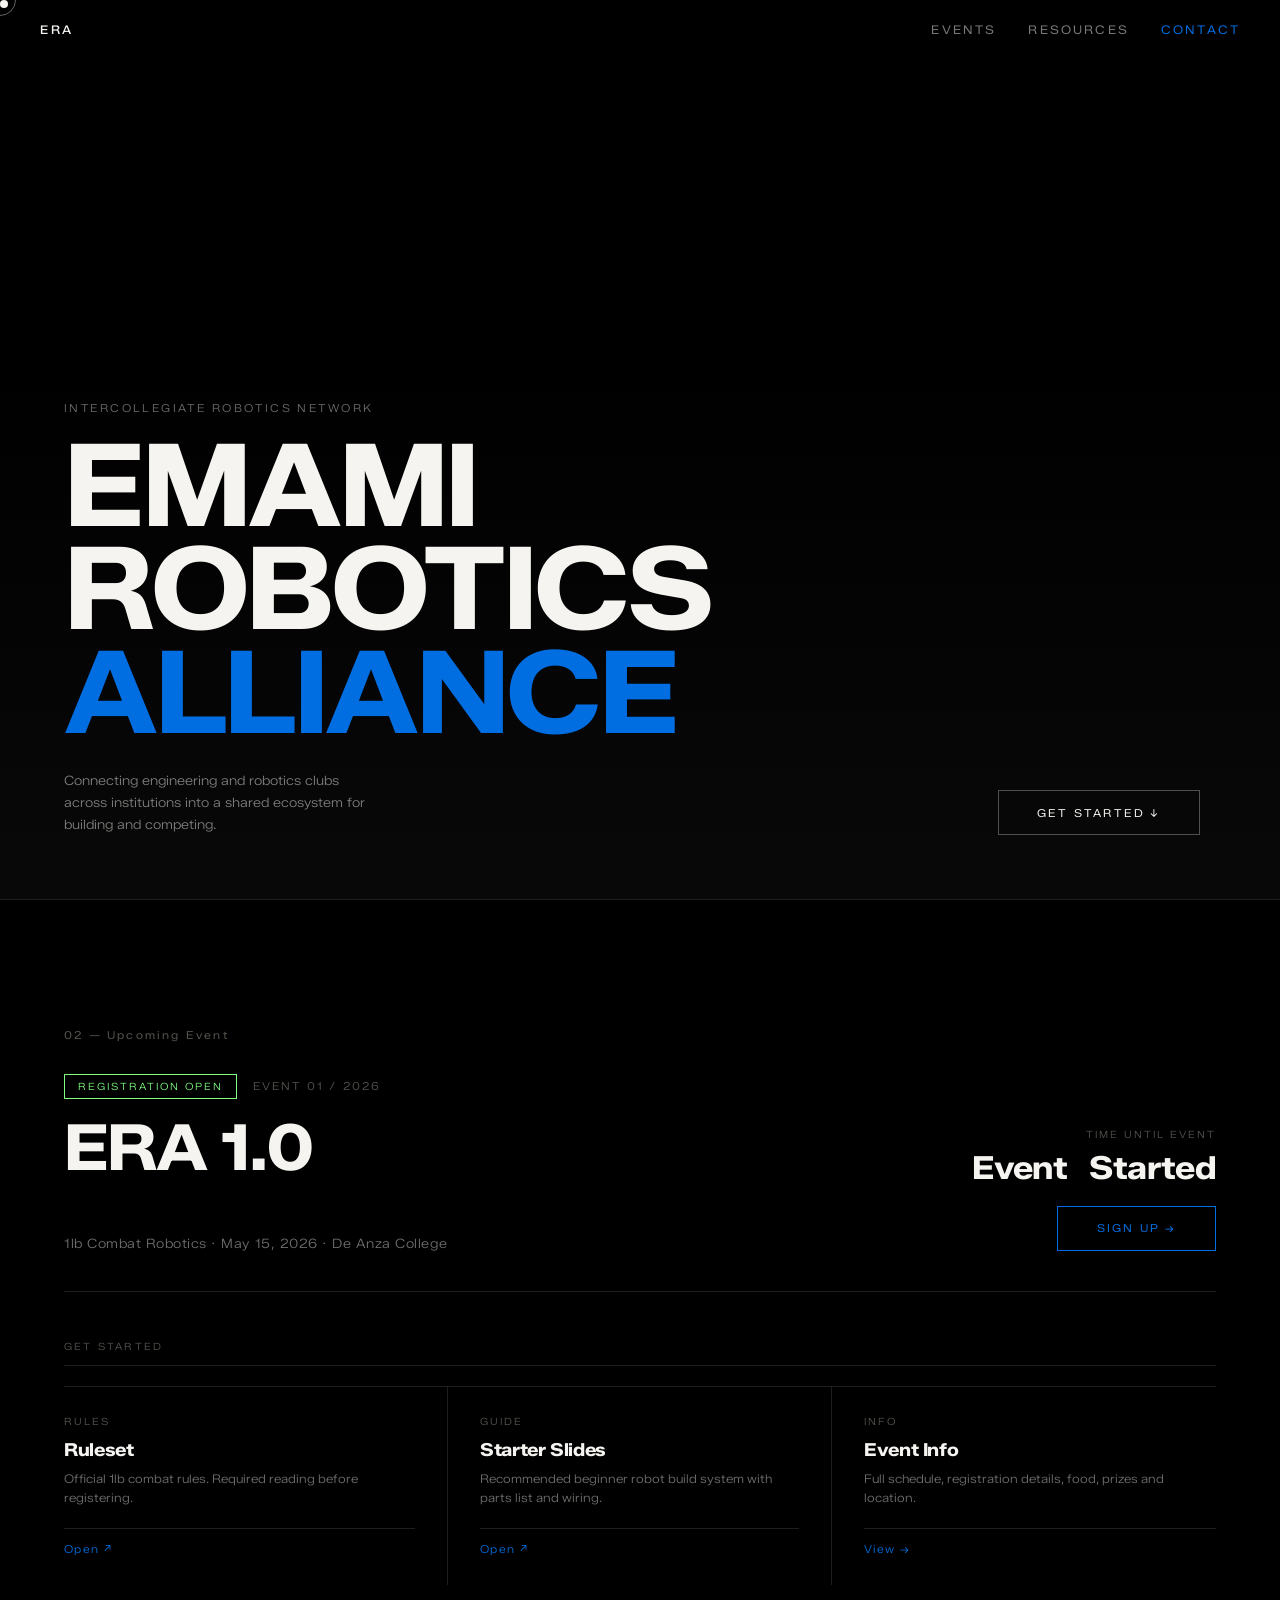
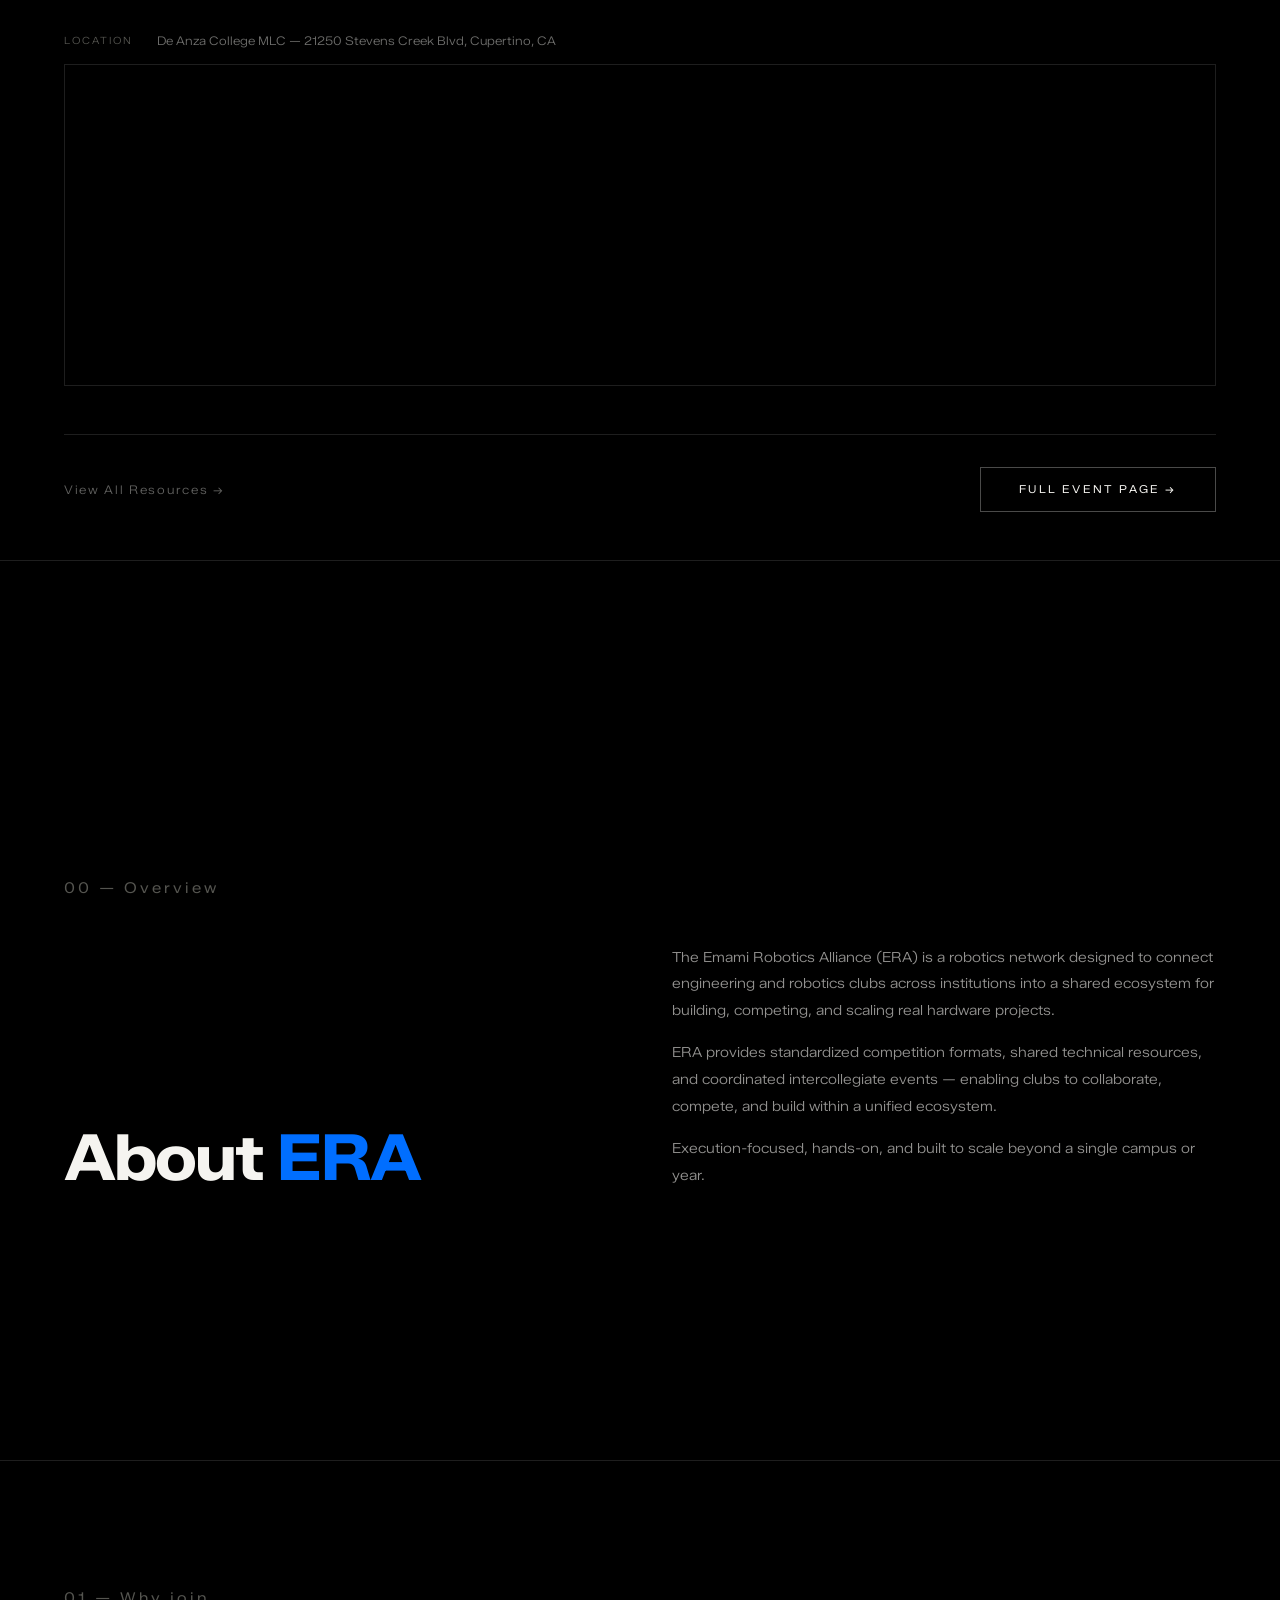
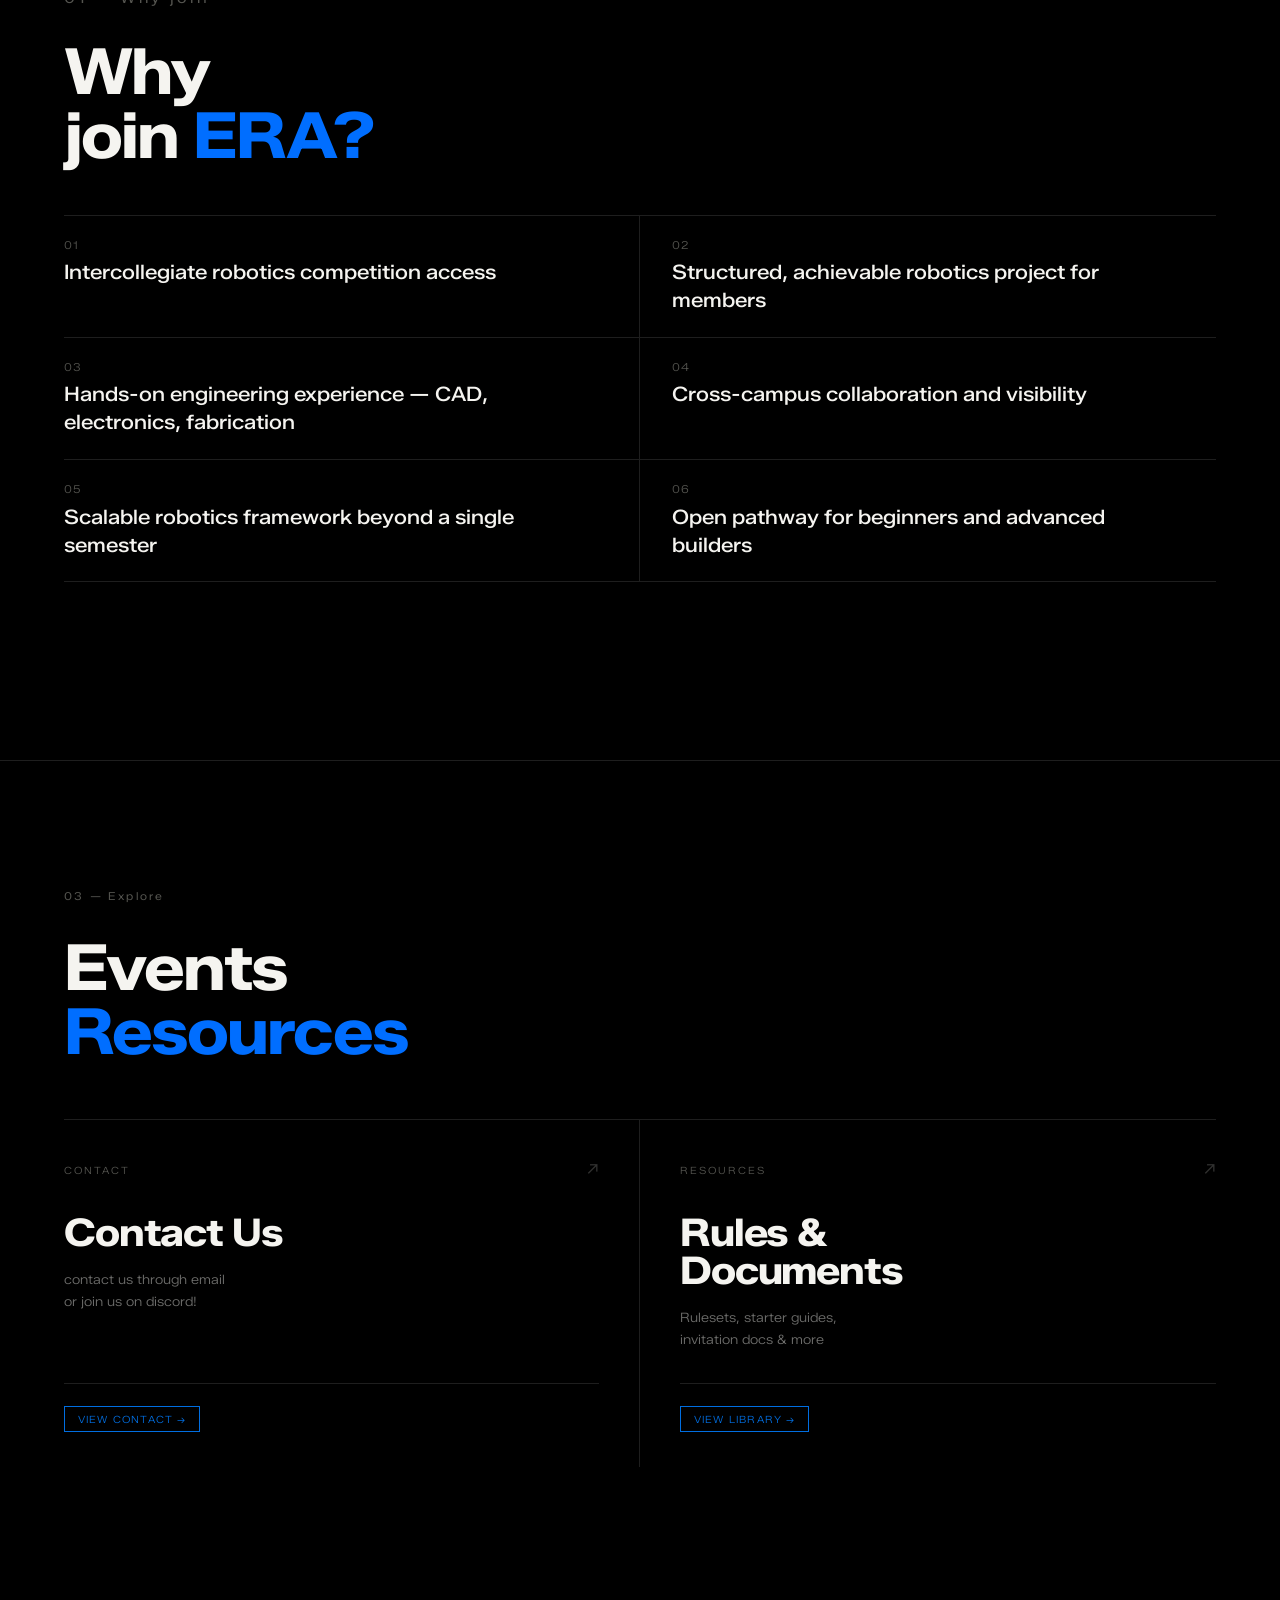
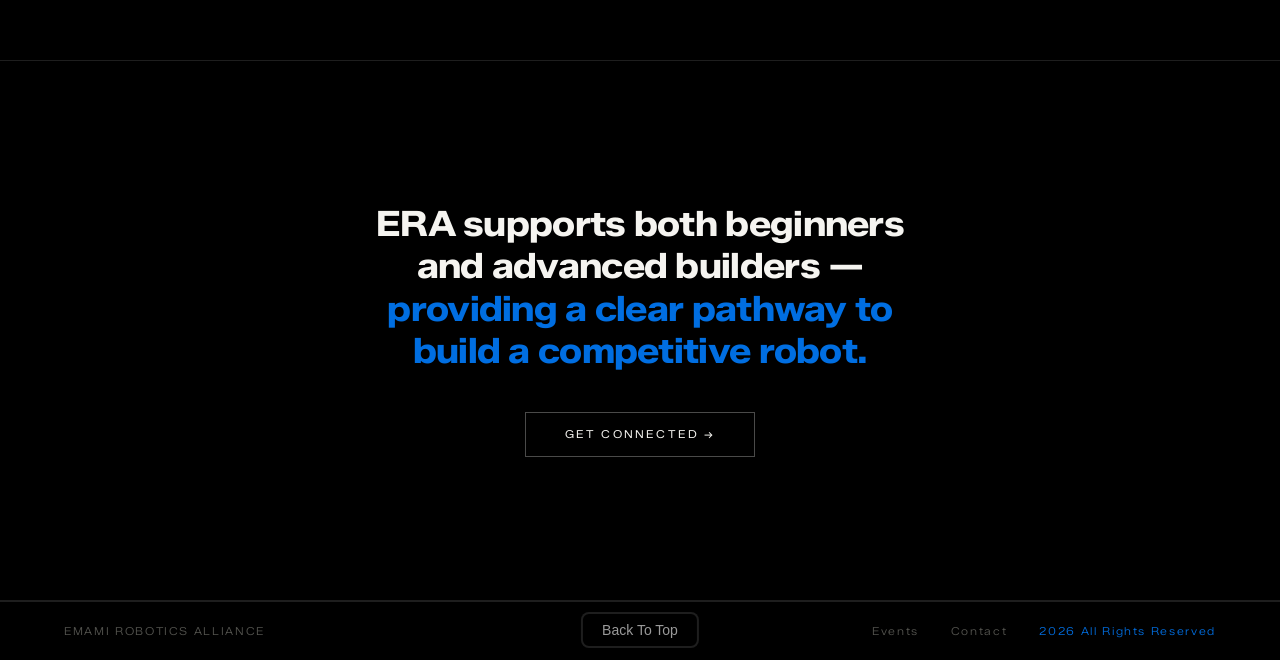
==== commit cf798c41: "4.1 file link updated main page starter system and  ruleset" ====
--- a/index.html
+++ b/index.html
@@ -67,14 +67,14 @@
     <p class="ev-cards-label">Get Started</p>
     <div class="ev-cards-grid">
 
-      <a href="./docs/ERA-1.0-ruleset.pdf" target="_blank" class="ev-card">
+      <a href="./Documents/ERA_Ruleset0.pdf" class="ev-card"> 
         <div class="ev-card-tag">Rules</div>
         <div class="ev-card-title">Ruleset</div>
         <div class="ev-card-desc">Official 1lb combat rules. Required reading before registering.</div>
         <div class="ev-card-footer">Open ↗</div>
       </a>
 
-      <a href="./docs/starter-system.pdf" target="_blank" class="ev-card">
+      <a href="https://docs.google.com/presentation/d/1oJAJI42nkFIAl2sw0i7kN9J7kBLpjucBTzRLAUR3wqQ/edit" target="_blank" class="ev-card">
         <div class="ev-card-tag">Guide</div>
         <div class="ev-card-title">Starter Slides</div>
         <div class="ev-card-desc">Recommended beginner robot build system with parts list and wiring.</div>
@@ -200,7 +200,7 @@
         <div class="explore-card-sub">contact us through email<br>or join us on discord!</div>
       </div>
       <div class="explore-card-footer">
-        <span class="explore-status docs">yippe</span>
+        <span class="explore-status docs">view contact →</span>
       </div>
     </a>
 
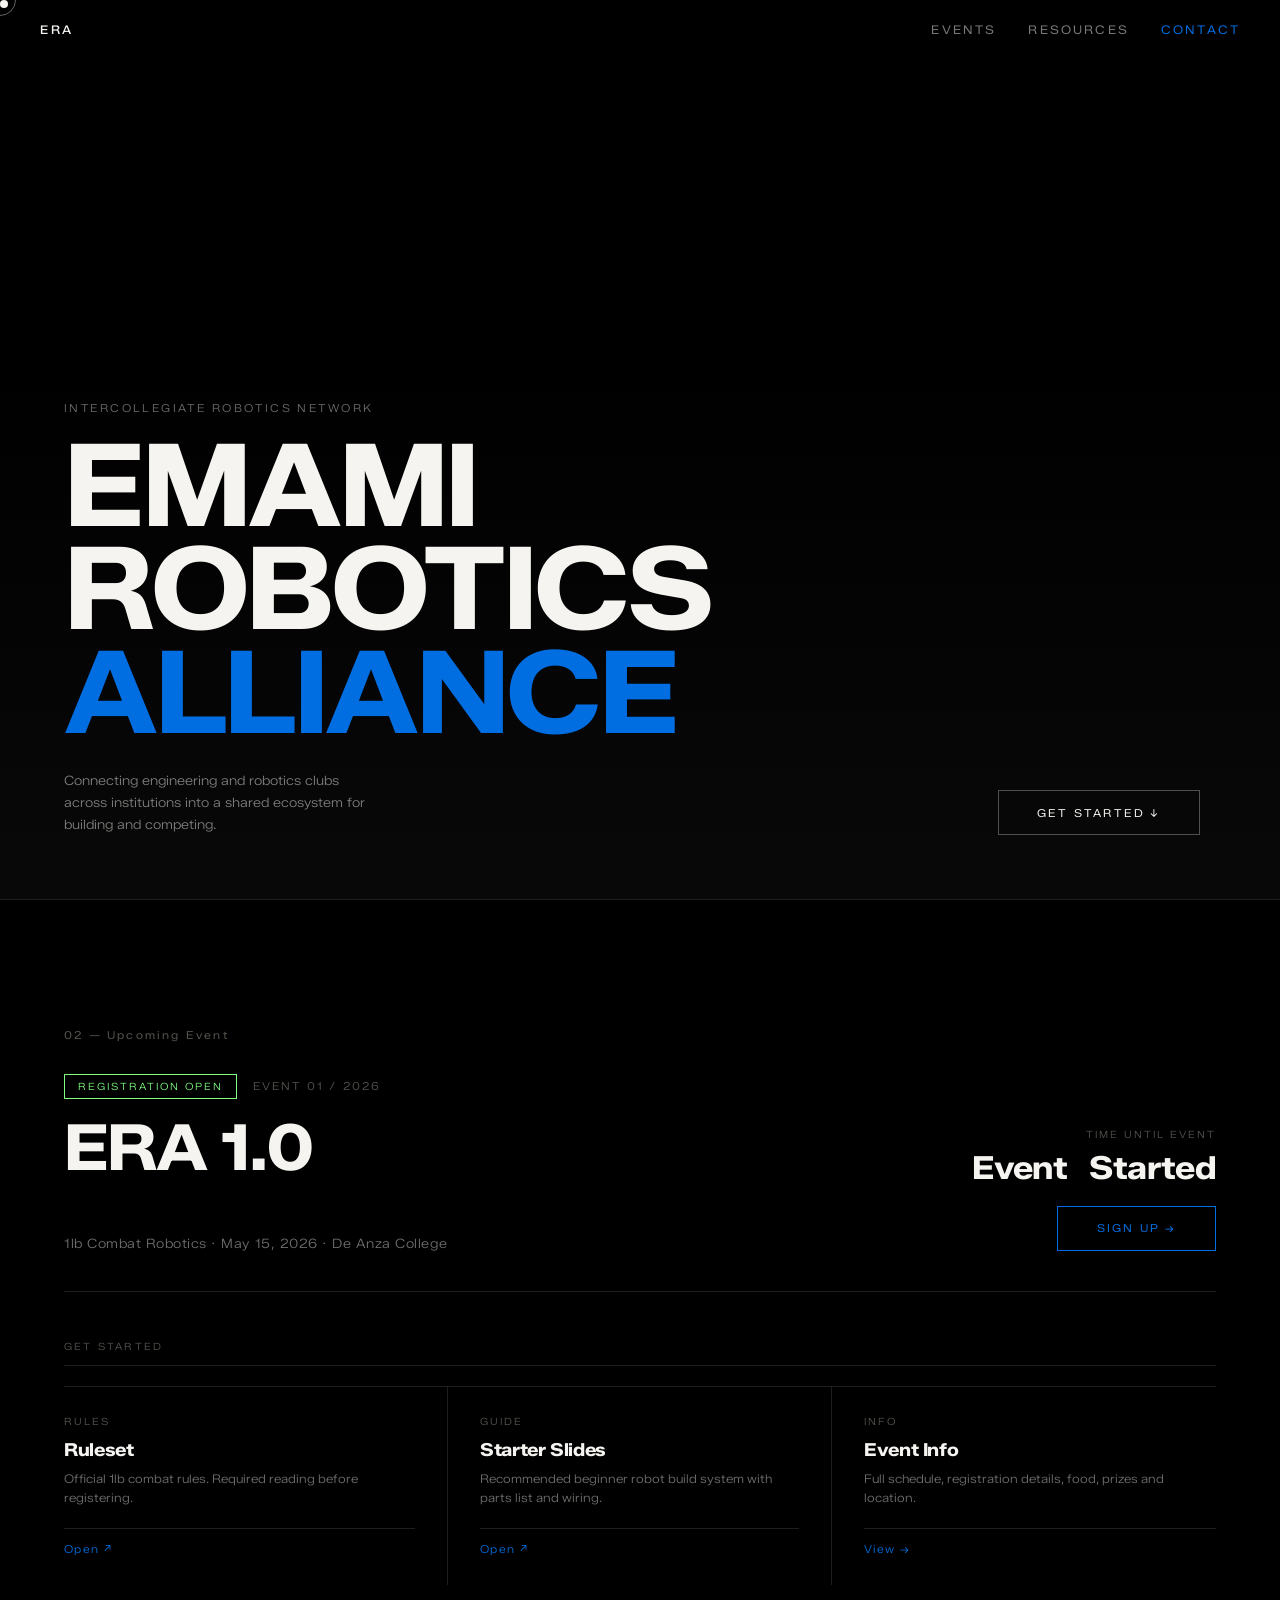
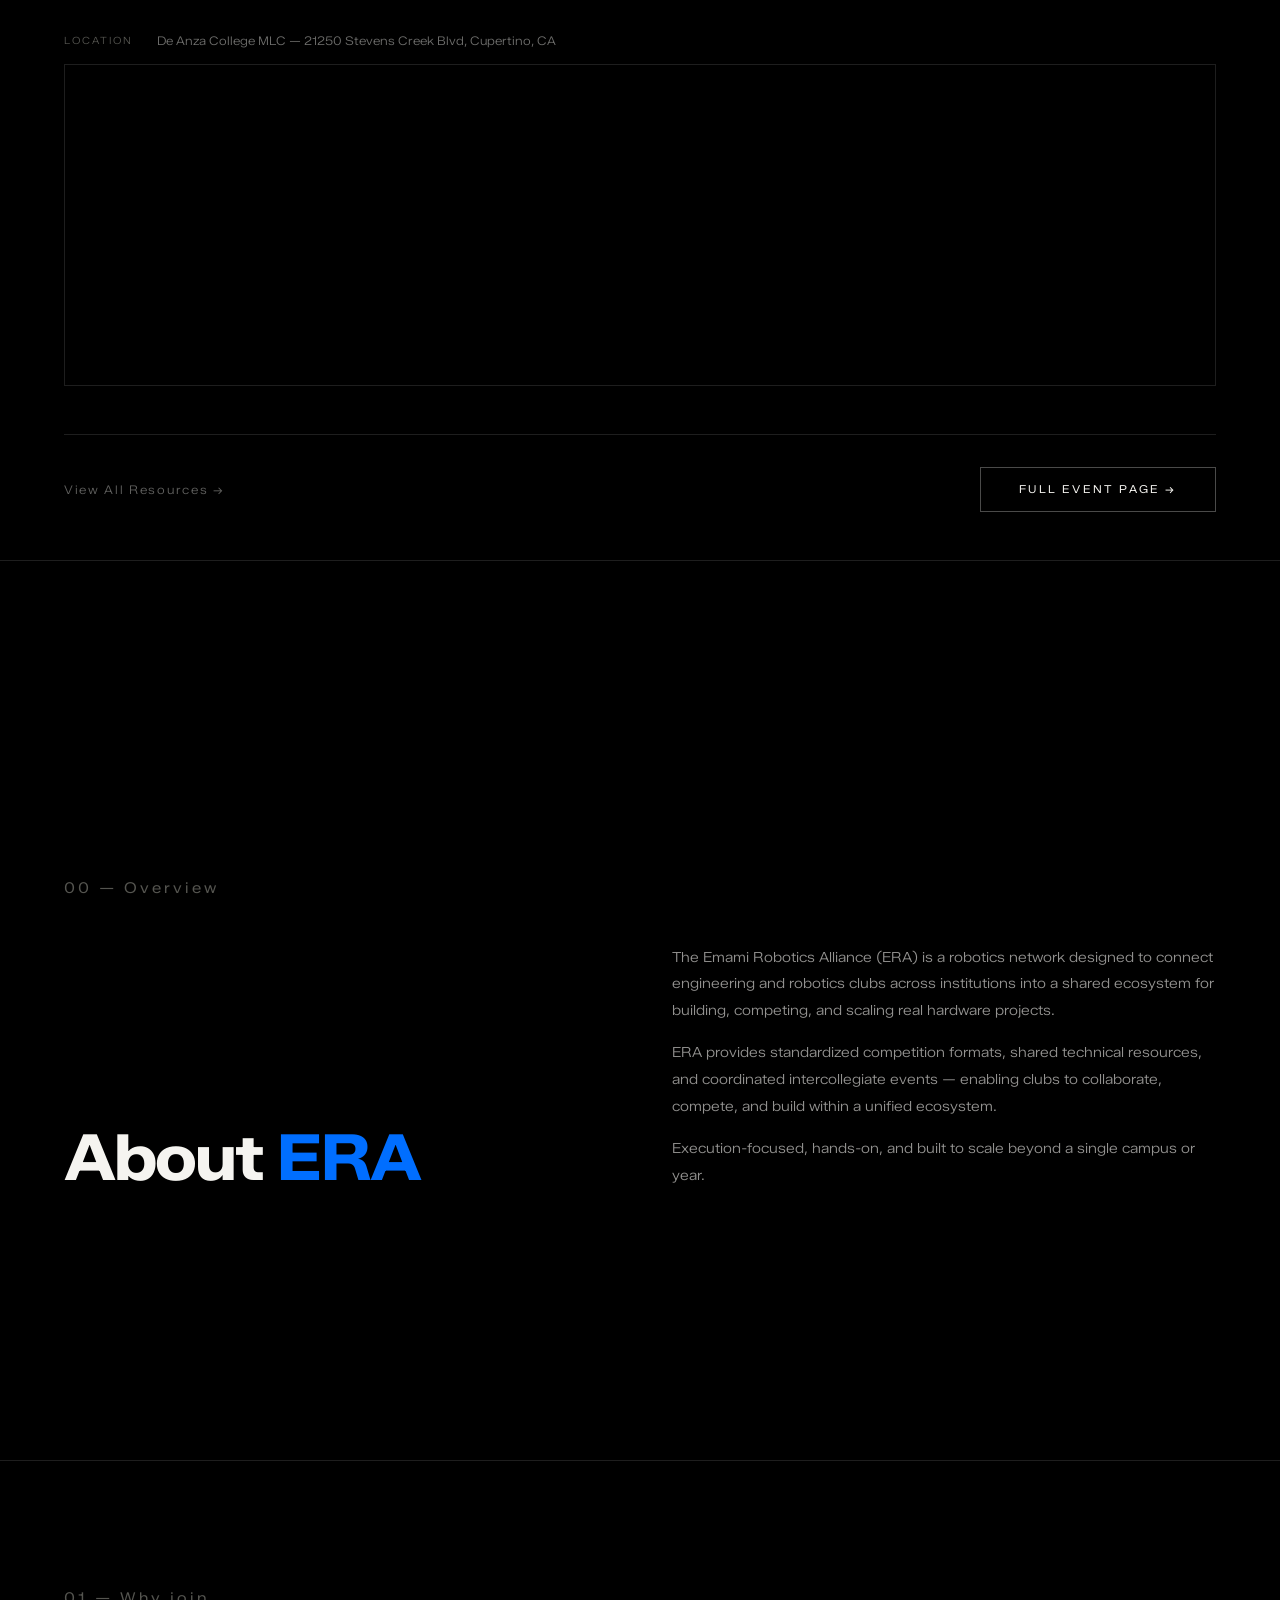
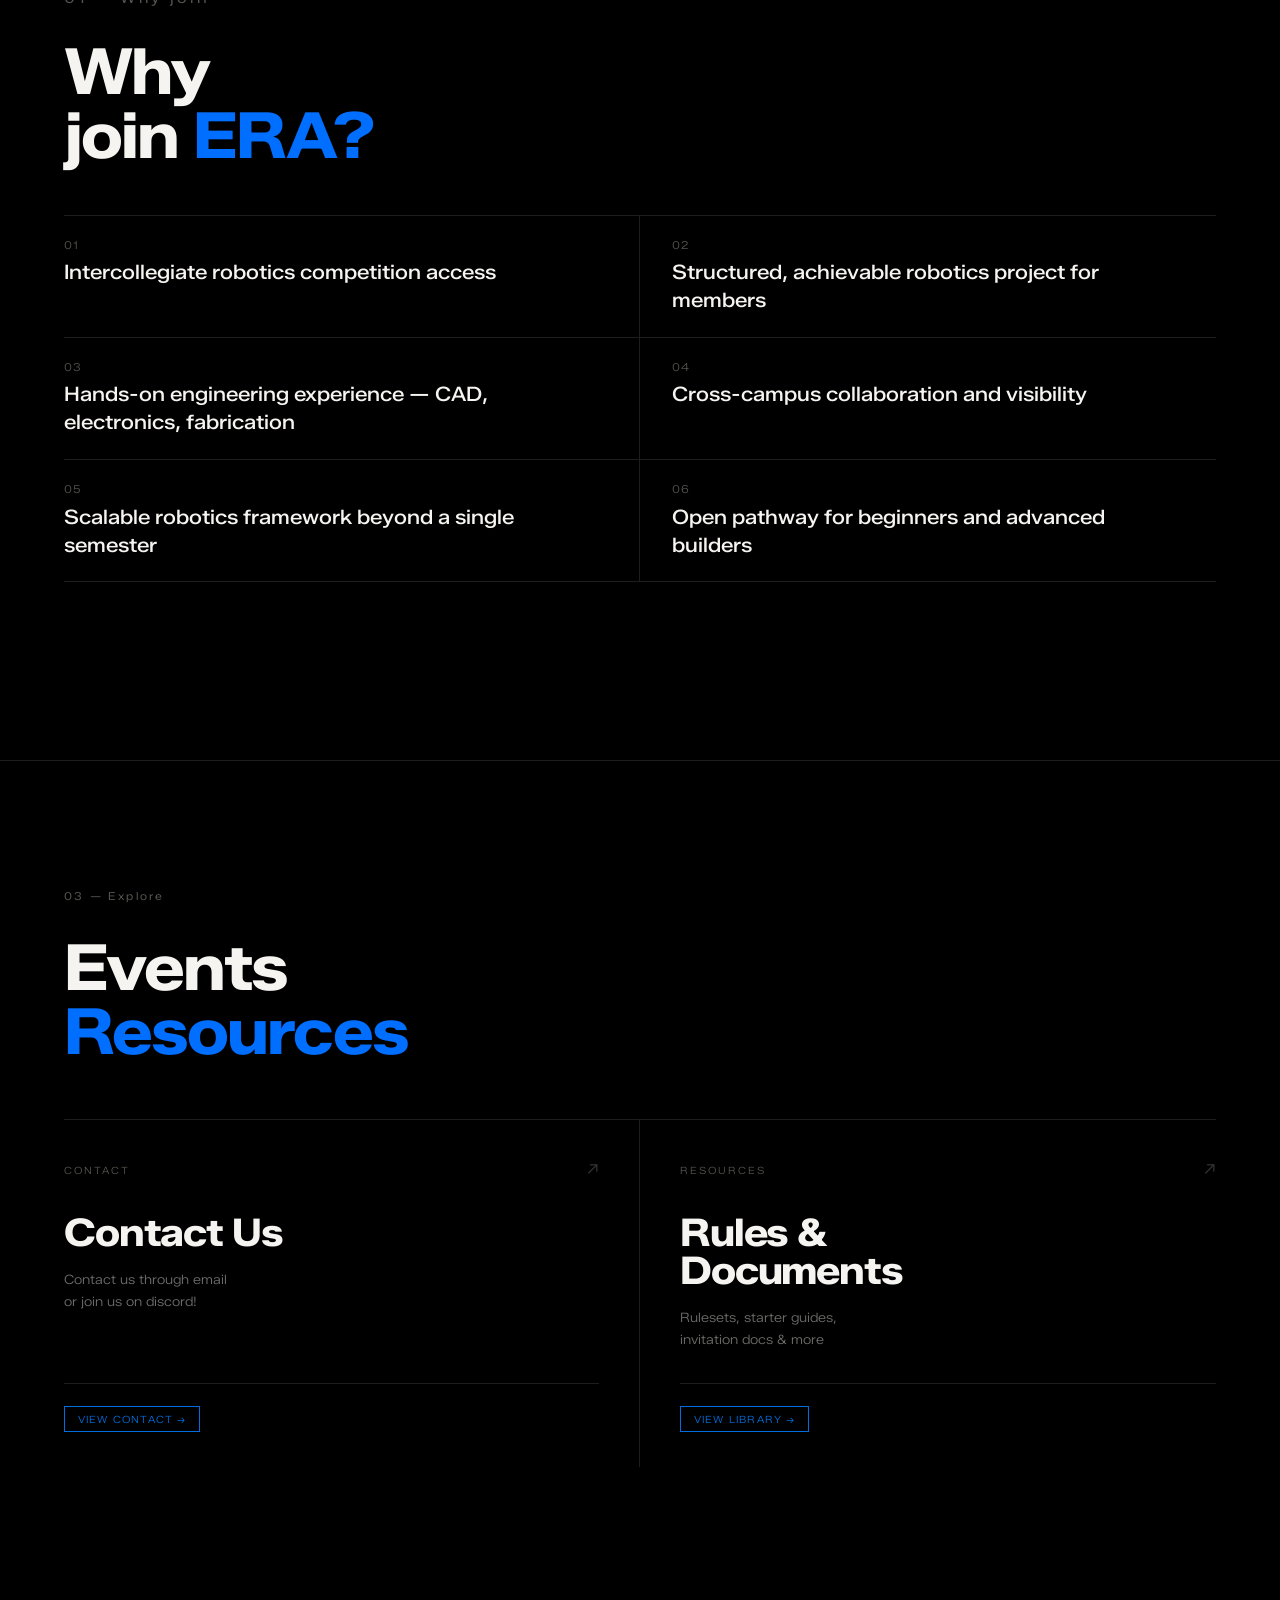
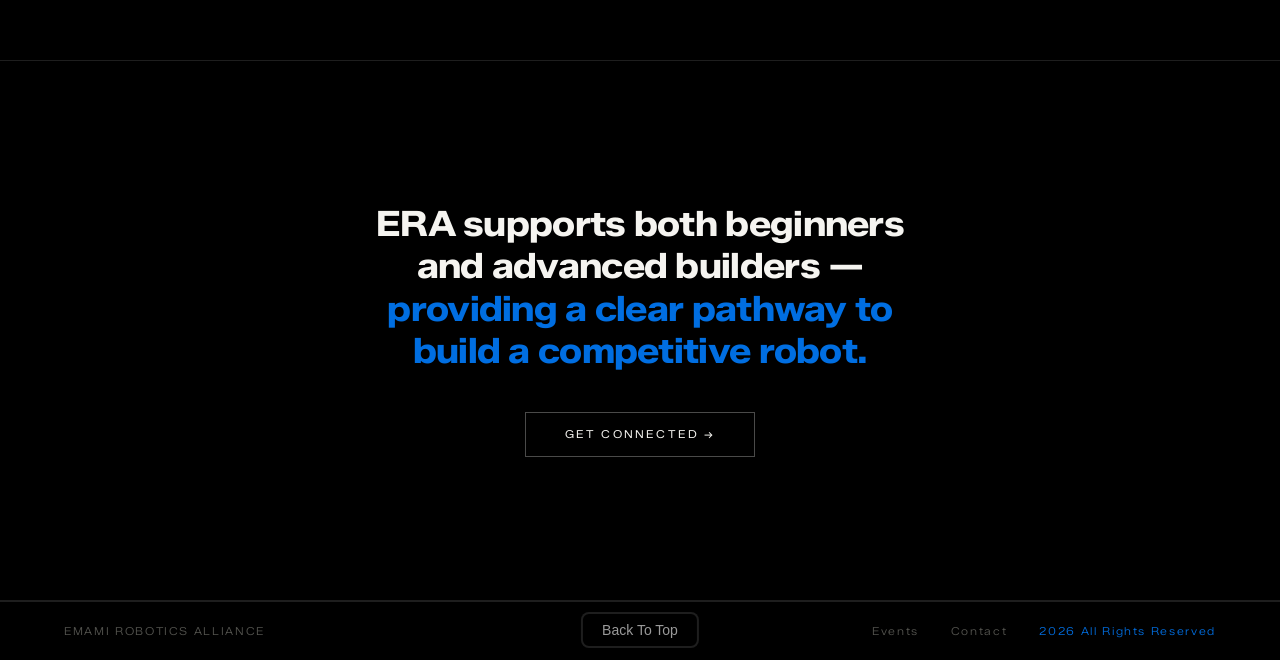
==== commit a9aa34d4: "4.1.1 minor fix capitalization" ====
--- a/index.html
+++ b/index.html
@@ -197,7 +197,7 @@
       </div>
       <div class="explore-card-body">
         <div class="explore-card-title">Contact Us  </div>
-        <div class="explore-card-sub">contact us through email<br>or join us on discord!</div>
+        <div class="explore-card-sub">Contact us through email<br>or join us on discord!</div>
       </div>
       <div class="explore-card-footer">
         <span class="explore-status docs">view contact →</span>
--- a/ind.css
+++ b/ind.css
@@ -1065,7 +1065,7 @@
 #backToTop {
   position: absolute;  /* pulls it out of the flex row */
   left: 50%;
-    transform: translateX(-50%) translateY(-12px); /* adjust -5px as needed */
+  transform: translateX(-50%) translateY(-12px); /* adjust -5px as needed */
   background: var(--black);
   color: rgba(255, 255, 255, 0.604);
   border: 2px solid var(--border);
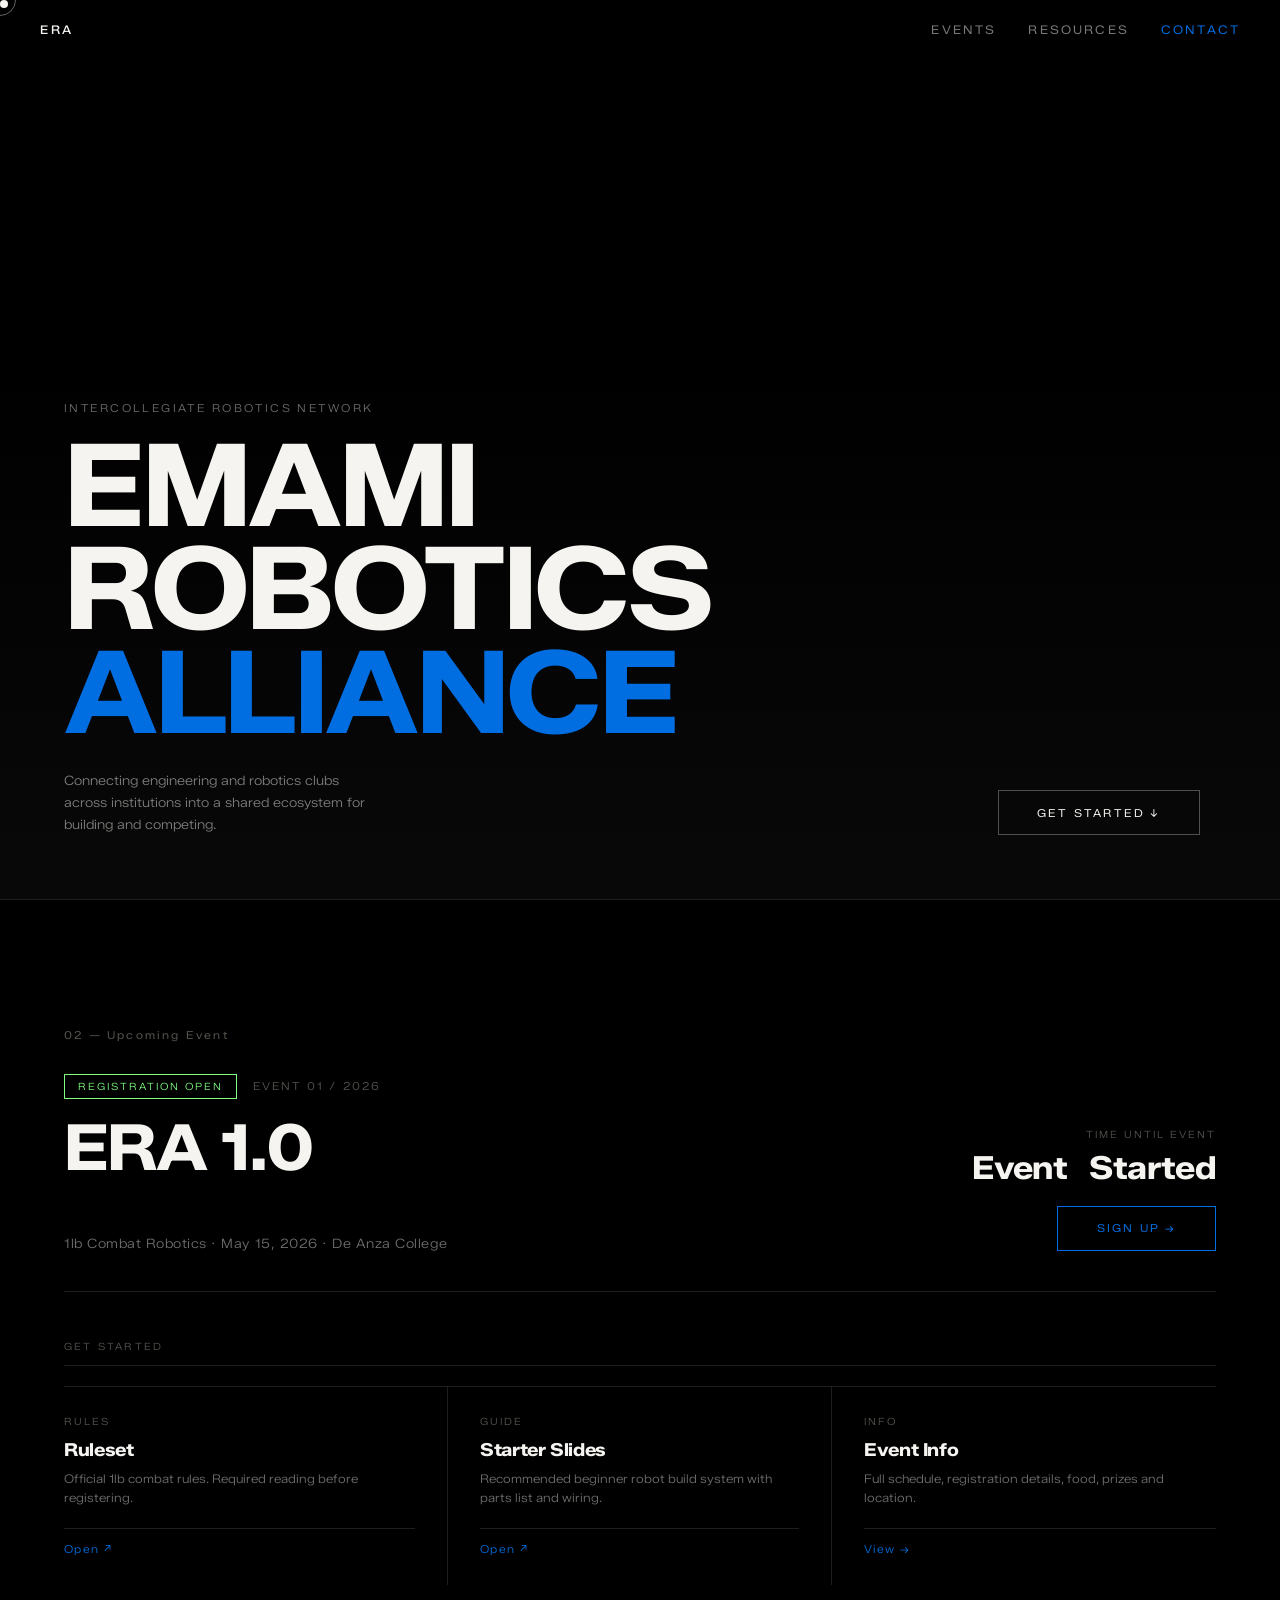
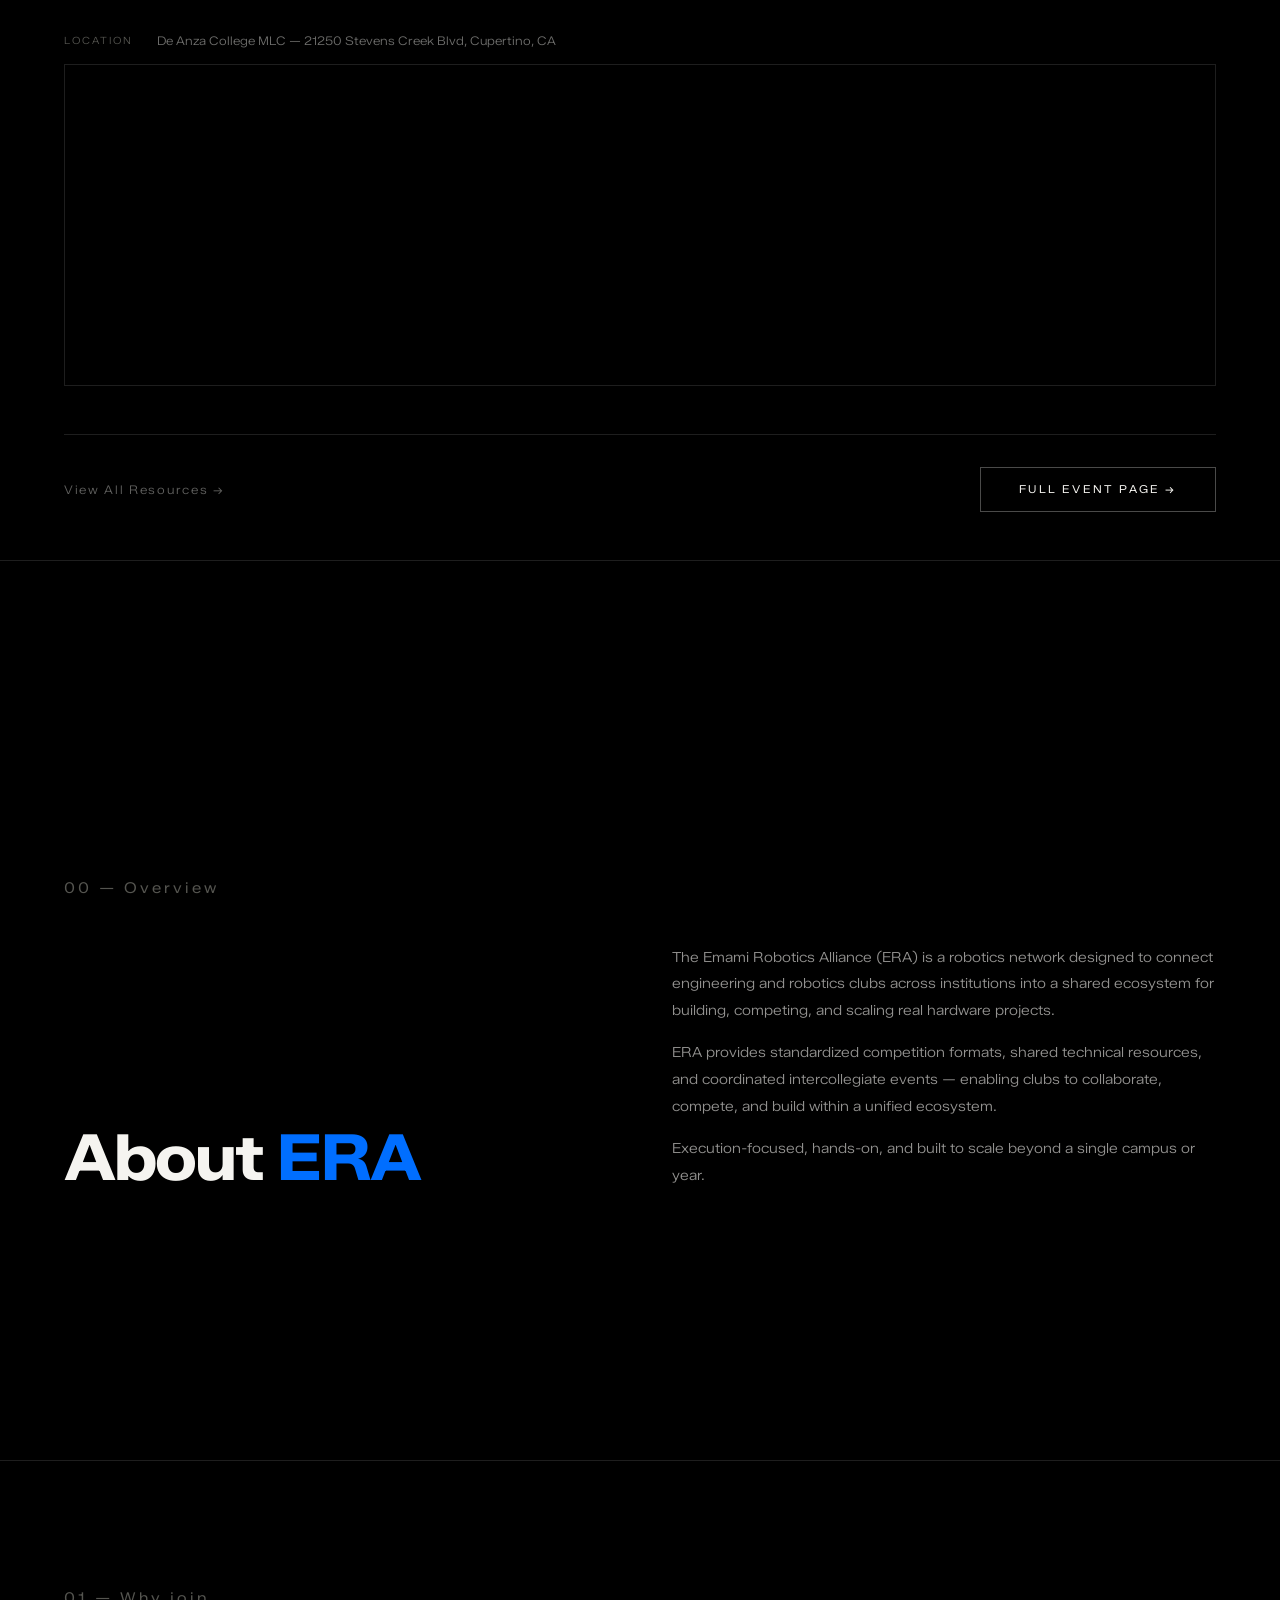
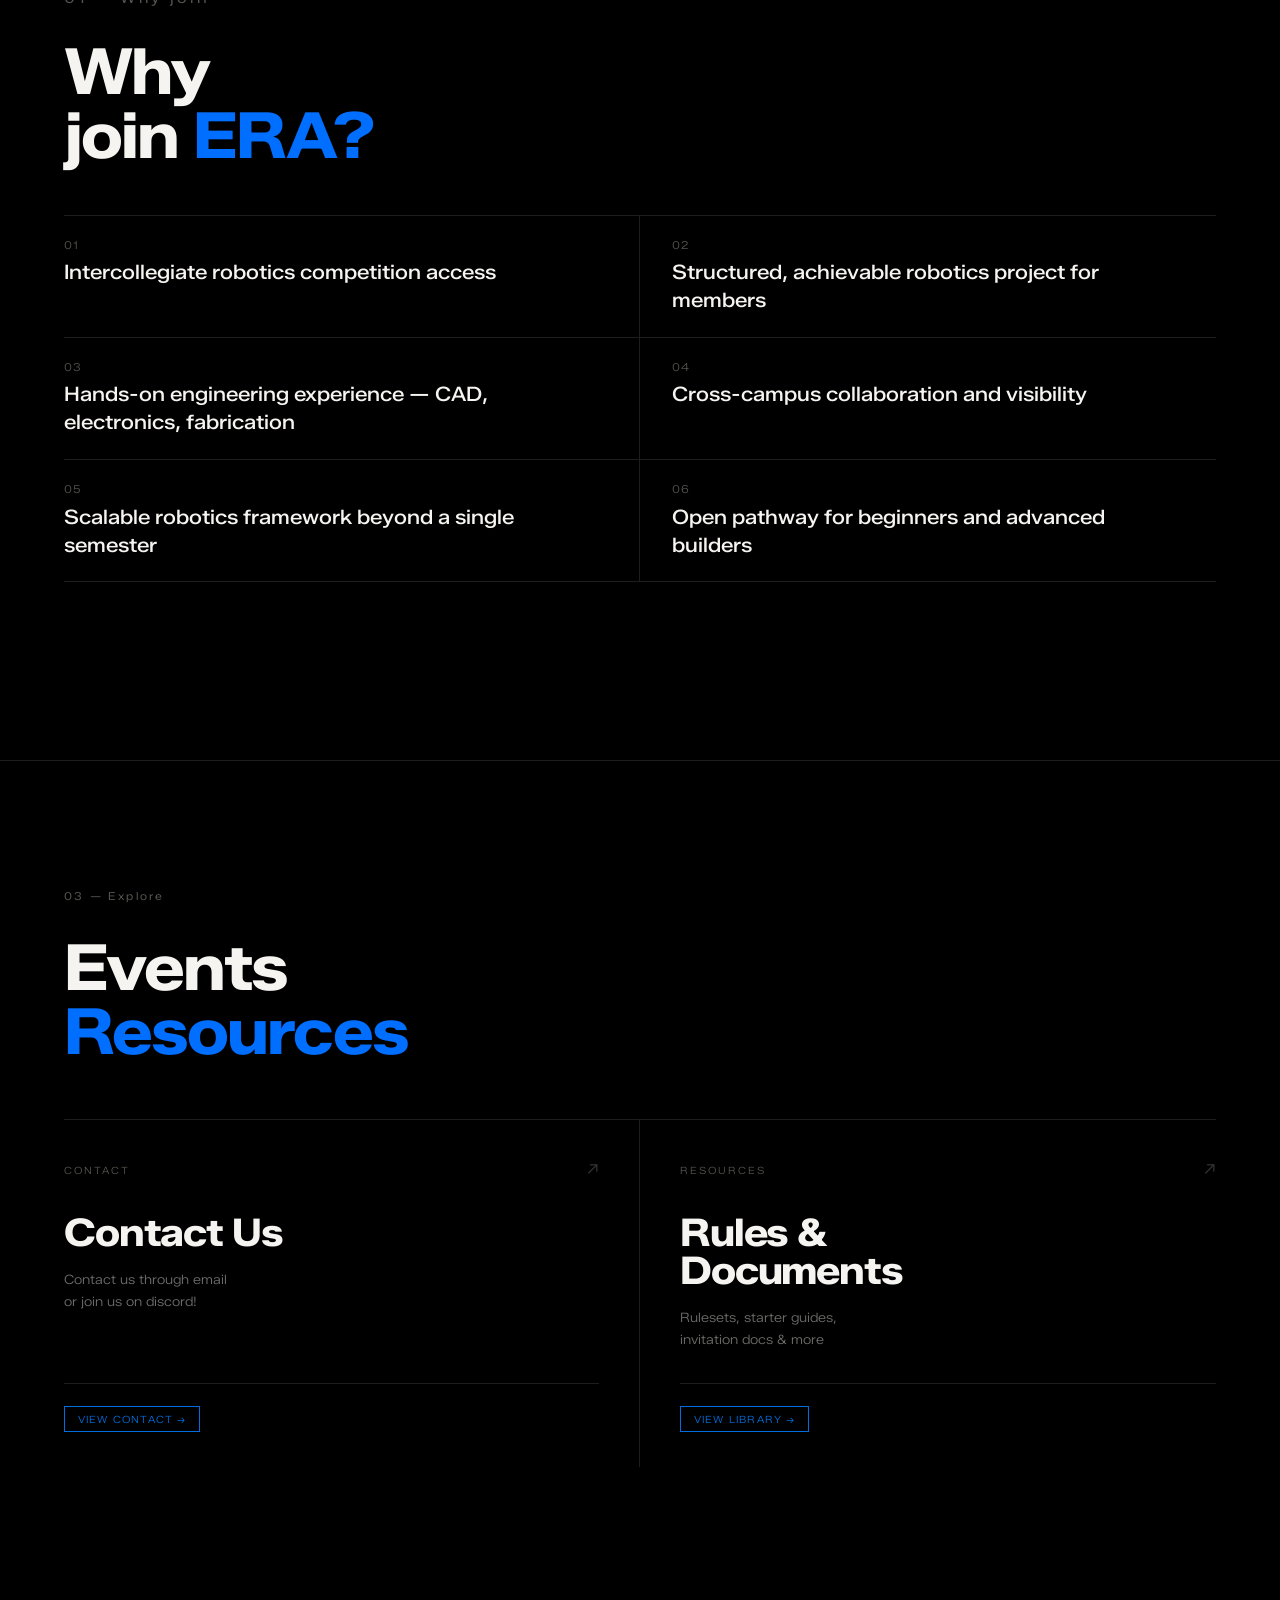
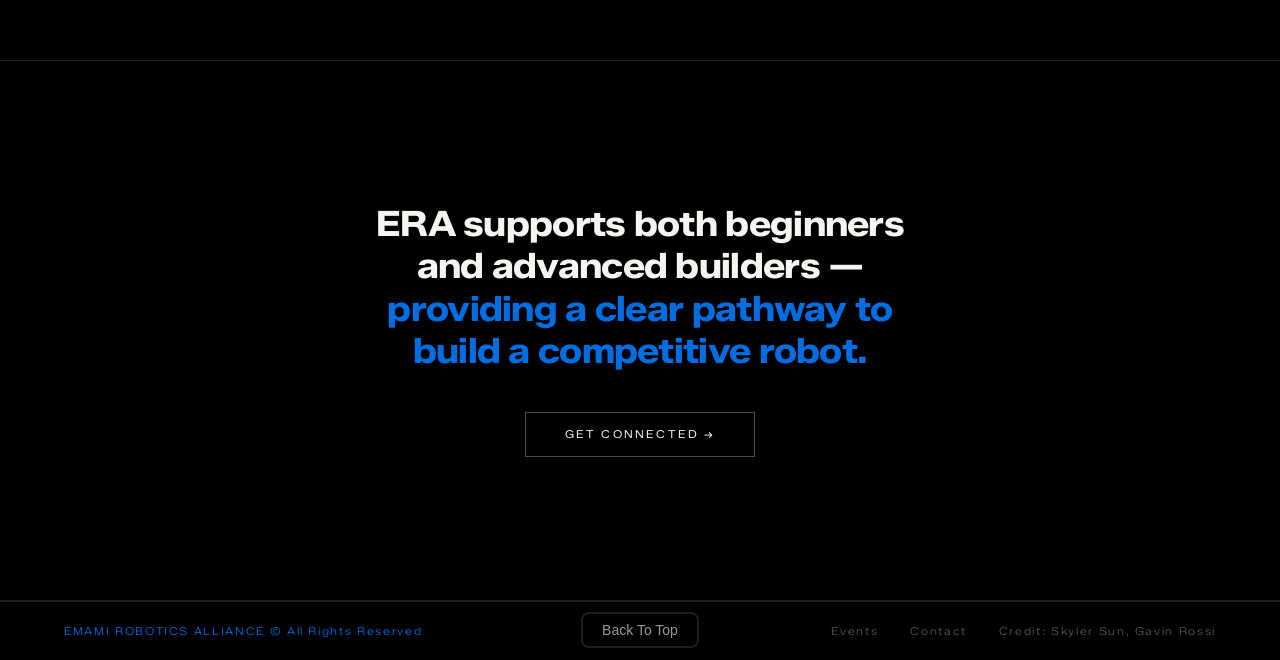
==== commit a4fd427c: "1. updated footer 2. added credit at bottom of page" ====
--- a/index.html
+++ b/index.html
@@ -286,12 +286,12 @@
     </section>
 
     <footer>
-    <span>EMAMI ROBOTICS ALLIANCE</span>
+    <span style="color:rgb(0,110,225);">EMAMI ROBOTICS ALLIANCE &copy;  All Rights Reserved</span>
          <button id="backToTop">Back To Top</button>
     <div class="footer-links">
       <a href="./events.html" class="footer-link">Events</a>
       <a href="./contact.html" class="footer-link">Contact</a>
-      <span style="font-size:11px;letter-spacing:0.15em;color:rgb(0,110,225);">2026 All Rights Reserved</span>
+      <span style="font-size:11px;letter-spacing:0.15em;">Credit: Skyler Sun, Gavin Rossi</span>
     </div>
   </footer>
 
